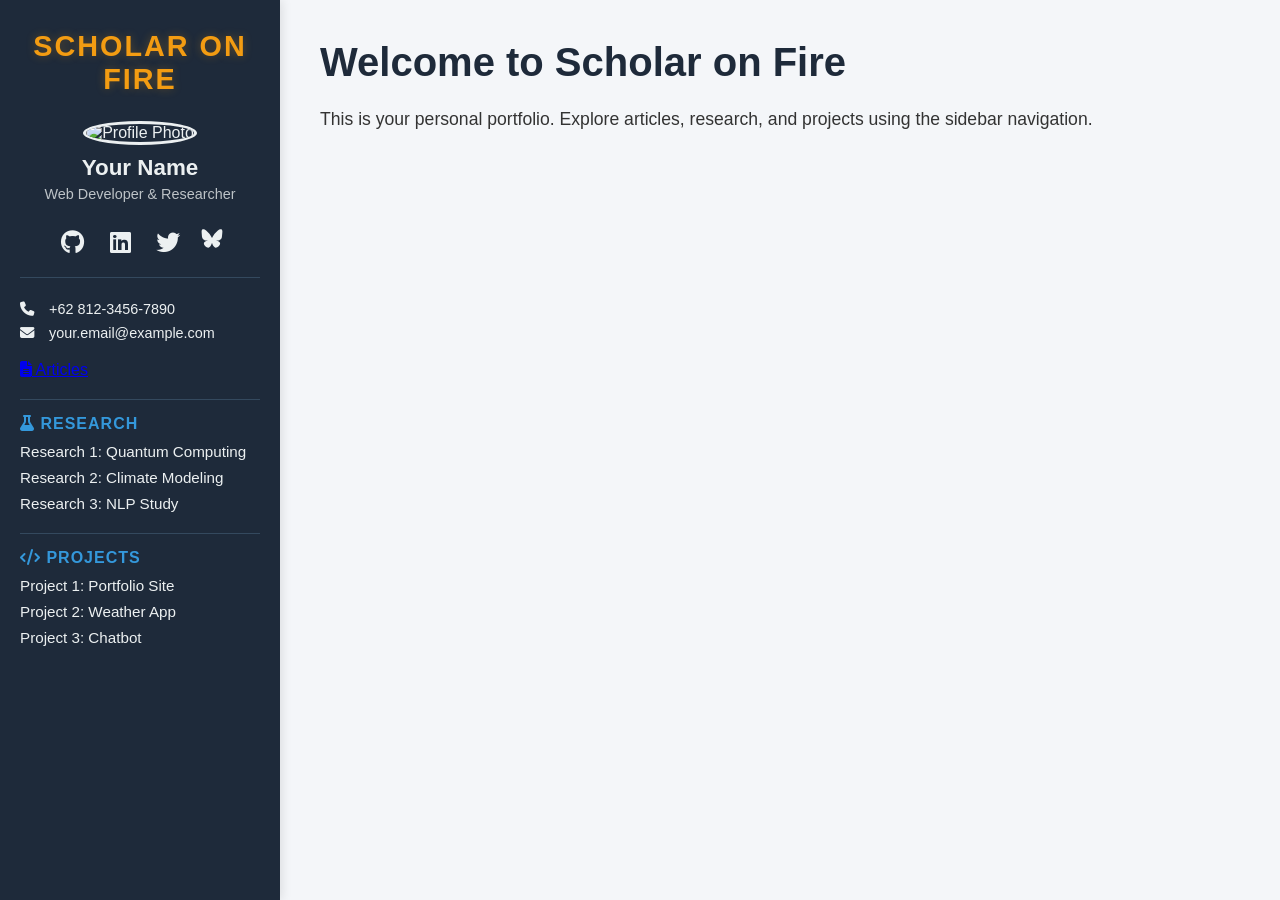
==== index.html @ ae4a3d82 "Update index.html" ====
<!DOCTYPE html>
<html lang="en">
<head>
    <meta charset="UTF-8">
    <meta name="viewport" content="width=device-width, initial-scale=1.0">
    <title>Scholar on Fire</title>
    <link rel="stylesheet" href="styles.css">
    <link rel="stylesheet" href="https://cdnjs.cloudflare.com/ajax/libs/font-awesome/6.5.0/css/all.min.css">
</head>
<body>

    <aside class="sidebar">
        <!-- Site title -->
        <div class="site-title">Scholar on Fire</div>

        <!-- Profile -->
        <div class="profile">
            <img src="https://via.placeholder.com/150" alt="Profile Photo">
            <h2>Your Name</h2>
            <p>Web Developer & Researcher</p>
        </div>

        <!-- Social Links -->
        <div class="social-links">
            <a href="https://github.com/yourusername" target="_blank" aria-label="GitHub"><i class="fab fa-github"></i></a>
            <a href="https://linkedin.com/in/yourprofile" target="_blank" aria-label="LinkedIn"><i class="fab fa-linkedin"></i></a>
            <a href="https://twitter.com/yourhandle" target="_blank" aria-label="X"><i class="fab fa-twitter"></i></a>
            <a href="https://bsky.app/profile/yourhandle.bsky.social" target="_blank" class="bluesky" aria-label="Bluesky"></a>
        </div>

        <!-- Contact -->
        <div class="contact-info">
            <p><i class="fas fa-phone"></i> +62 812-3456-7890</p>
            <p><i class="fas fa-envelope"></i> your.email@example.com</p>
        </div>

        <!-- Clickable Articles heading -->
        <a href="articles.html" class="nav-section-title">
            <i class="fas fa-file-alt"></i> Articles
        </a>

        <!-- Research -->
        <nav class="nav-section">
            <h3><i class="fas fa-flask"></i> Research</h3>
            <ul>
                <li><a href="research/research1.html" target="_blank">Research 1: Quantum Computing</a></li>
                <li><a href="research/research2.html" target="_blank">Research 2: Climate Modeling</a></li>
                <li><a href="research/research3.html" target="_blank">Research 3: NLP Study</a></li>
            </ul>
        </nav>

        <!-- Projects -->
        <nav class="nav-section">
            <h3><i class="fas fa-code"></i> Projects</h3>
            <ul>
                <li><a href="projects/project1.html" target="_blank">Project 1: Portfolio Site</a></li>
                <li><a href="projects/project2.html" target="_blank">Project 2: Weather App</a></li>
                <li><a href="projects/project3.html" target="_blank">Project 3: Chatbot</a></li>
            </ul>
        </nav>
    </aside>

    <!-- Main Content -->
    <main class="main-content">
        <h1>Welcome to Scholar on Fire</h1>
        <p>This is your personal portfolio. Explore articles, research, and projects using the sidebar navigation.</p>
    </main>

</body>
</html>
---- styles.css ----
/* styles.css */
* {
    margin: 0;
    padding: 0;
    box-sizing: border-box;
}

body {
    display: flex;
    font-family: 'Segoe UI', Tahoma, Geneva, Verdana, sans-serif;
    background-color: #f4f6f9;
    color: #333;
}

/* Sidebar */
.sidebar {
    width: 280px;
    background: #1e2a3a;
    color: #ecf0f1;
    height: 100vh;
    position: fixed;
    top: 0;
    left: 0;
    overflow-y: auto;
    padding: 30px 20px;
    box-shadow: 2px 0 10px rgba(0,0,0,0.1);
}

/* Site title - placed above profile */
.site-title {
    text-align: center;
    font-size: 1.8rem;
    font-weight: 700;
    text-transform: uppercase;
    letter-spacing: 2px;
    color: #f39c12;               /* warm gold/orange */
    margin-bottom: 25px;
    text-shadow: 0 0 10px rgba(243, 156, 18, 0.3);
    font-family: 'Trebuchet MS', 'Segoe UI', sans-serif;
}

.profile {
    text-align: center;
    margin-bottom: 25px;
}

.profile img {
    width: 100px;
    height: 100px;
    border-radius: 50%;
    border: 3px solid #ecf0f1;
    margin-bottom: 10px;
}

.profile h2 {
    font-size: 1.4rem;
    margin-bottom: 5px;
}

.profile p {
    font-size: 0.9rem;
    color: #bdc3c7;
}

/* Social links – flexbox aligned */
.social-links {
    display: flex;
    justify-content: center;
    gap: 18px;
    margin: 20px 0;
}

.social-links a {
    color: #ecf0f1;
    text-decoration: none;
    font-size: 1.5rem;
    display: inline-flex;
    align-items: center;
    justify-content: center;
    width: 30px;
    height: 30px;
    transition: color 0.2s;
}

.social-links a:hover {
    color: #3498db;
}

/* Bluesky custom icon */
.social-links .bluesky {
    font-size: 0;
    background: url('data:image/svg+xml,<svg xmlns="http://www.w3.org/2000/svg" viewBox="0 0 600 530"><path fill="%23ecf0f1" d="m135.72 44.03c66.496 49.921 138.02 151.14 164.28 205.46 26.262-54.316 97.782-155.54 164.28-205.46 47.98-36.021 125.72-63.892 125.72 24.795 0 17.712-10.155 148.79-16.111 170.07-20.703 73.984-96.144 92.854-163.25 81.433 117.3 19.964 147.14 86.092 82.697 152.22-122.39 125.59-175.91-31.511-189.63-71.766-2.514-7.3797-3.6904-10.832-3.7077-7.8964-0.017-2.9357-1.1937 0.51669-3.7077 7.8964-13.714 40.255-67.233 197.36-189.63 71.766-64.444-66.128-34.605-132.26 82.697-152.22-67.108 11.421-142.55-7.4491-163.25-81.433-5.9562-21.282-16.111-152.36-16.111-170.07 0-88.687 77.742-60.816 125.72-24.795z"/></svg>') no-repeat center;
    background-size: contain;
    width: 22px;
    height: 22px;
}

.contact-info {
    margin: 20px 0;
    padding-top: 15px;
    border-top: 1px solid #34495e;
}

.contact-info p {
    margin: 8px 0;
    font-size: 0.9rem;
}

.contact-info i {
    width: 20px;
    margin-right: 5px;
}

/* Navigation sections */
.nav-section {
    margin-top: 20px;
    border-top: 1px solid #34495e;
    padding-top: 15px;
}

.nav-section h3 {
    font-size: 1rem;
    text-transform: uppercase;
    letter-spacing: 1px;
    margin-bottom: 10px;
    color: #3498db;
}

.nav-section ul {
    list-style: none;
}

.nav-section ul li {
    margin: 8px 0;
}

.nav-section ul li a {
    color: #ecf0f1;
    text-decoration: none;
    font-size: 0.95rem;
    transition: color 0.2s;
}

.nav-section ul li a:hover {
    color: #3498db;
}

/* Main content */
.main-content {
    margin-left: 280px;
    padding: 40px;
    width: 100%;
    min-height: 100vh;
}

.main-content h1 {
    font-size: 2.5rem;
    margin-bottom: 20px;
    color: #1e2a3a;
}

.main-content p {
    font-size: 1.1rem;
    line-height: 1.6;
}
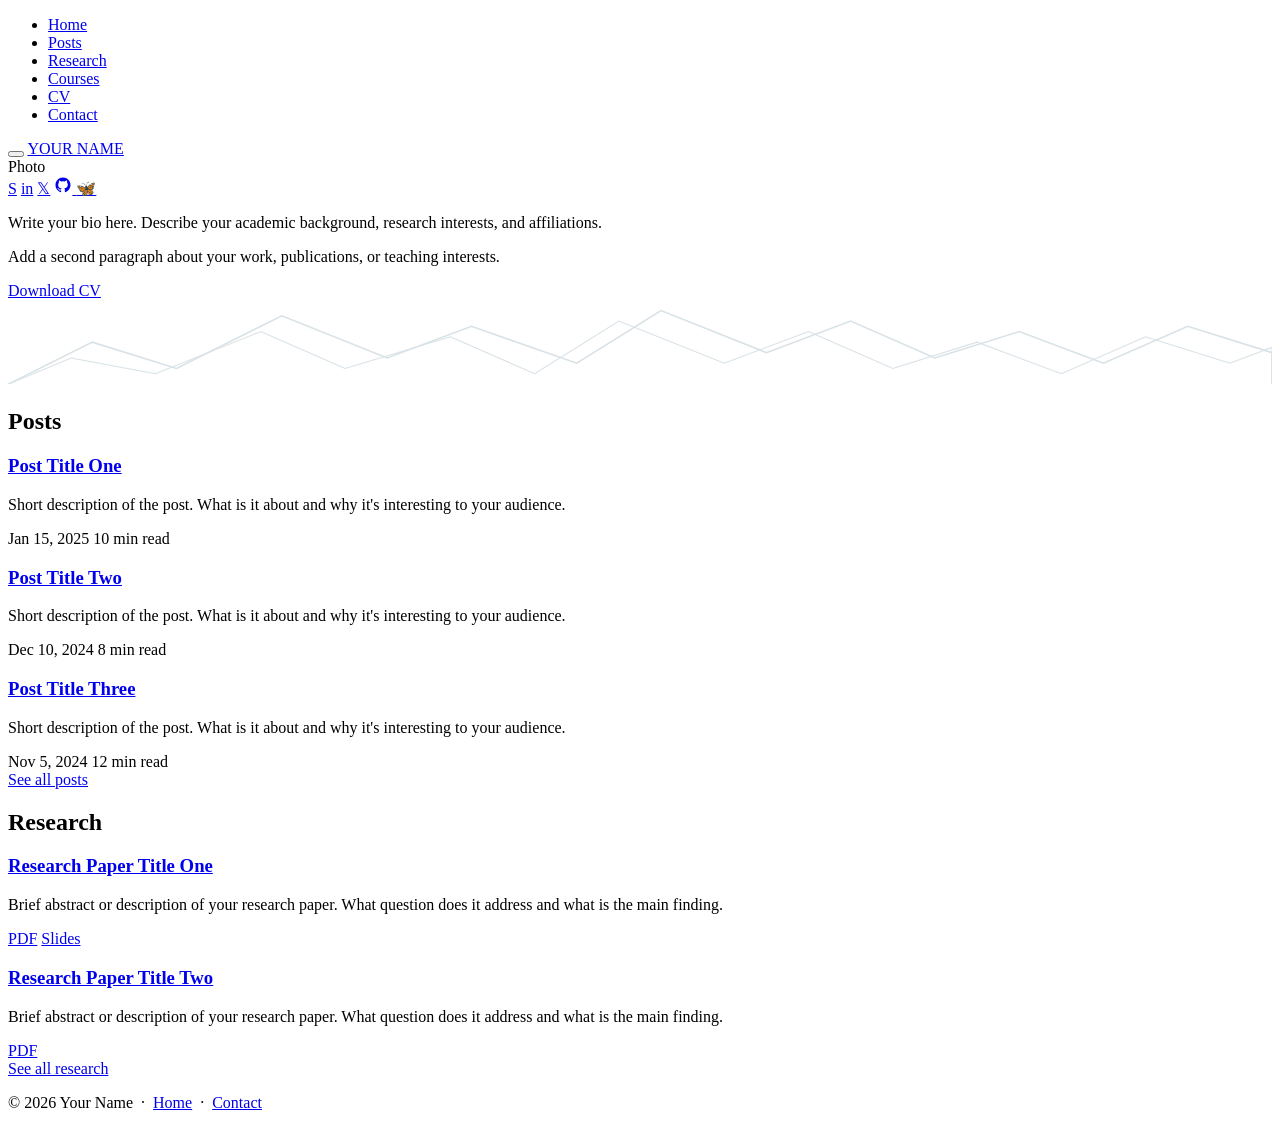
==== commit 1bb6d4c9: "Update index.html" ====
--- a/index.html
+++ b/index.html
@@ -1,70 +1,173 @@
 <!DOCTYPE html>
 <html lang="en">
 <head>
-    <meta charset="UTF-8">
-    <meta name="viewport" content="width=device-width, initial-scale=1.0">
-    <title>Scholar on Fire</title>
-    <link rel="stylesheet" href="styles.css">
-    <link rel="stylesheet" href="https://cdnjs.cloudflare.com/ajax/libs/font-awesome/6.5.0/css/all.min.css">
+  <meta charset="UTF-8">
+  <meta name="viewport" content="width=device-width, initial-scale=1.0">
+  <title>Your Name — Academic Profile</title>
+  <link rel="preconnect" href="https://fonts.googleapis.com">
+  <link href="https://fonts.googleapis.com/css2?family=Source+Sans+Pro:wght@300;400;600;700&display=swap" rel="stylesheet">
+  <link rel="stylesheet" href="style.css">
 </head>
 <body>
 
-    <aside class="sidebar">
-        <!-- Site title -->
-        <div class="site-title">Scholar on Fire</div>
+  <!-- NAV OVERLAY -->
+  <div class="nav-overlay" id="navOverlay" onclick="closeDrawer()"></div>
 
-        <!-- Profile -->
-        <div class="profile">
-            <img src="https://via.placeholder.com/150" alt="Profile Photo">
-            <h2>Your Name</h2>
-            <p>Web Developer & Researcher</p>
+  <!-- SIDE DRAWER -->
+  <nav class="nav-drawer" id="navDrawer">
+    <ul>
+      <li><a href="index.html" onclick="closeDrawer()">Home</a></li>
+      <li><a href="posts.html" onclick="closeDrawer()">Posts</a></li>
+      <li><a href="research.html" onclick="closeDrawer()">Research</a></li>
+      <li><a href="courses.html" onclick="closeDrawer()">Courses</a></li>
+      <li><a href="cv.html" onclick="closeDrawer()">CV</a></li>
+      <li><a href="contact.html" onclick="closeDrawer()">Contact</a></li>
+    </ul>
+  </nav>
+
+  <!-- TOP NAVBAR -->
+  <header class="navbar">
+    <button class="hamburger" id="hamburgerBtn" onclick="toggleDrawer()" aria-label="Menu">
+      <span></span><span></span><span></span>
+    </button>
+    <a href="index.html" class="navbar-brand">YOUR NAME</a>
+  </header>
+
+  <!-- HERO / ABOUT -->
+  <section class="hero">
+    <div class="container">
+
+      <!-- PHOTO: leave blank or add your photo here -->
+      <div class="hero-photo">
+        <!-- To add your photo: replace the text below with:
+             <img src="photo.jpg" alt="Your Name"> -->
+        Photo
+      </div>
+
+      <!-- SOCIAL MEDIA LINKS -->
+      <div class="social-links">
+        <a href="https://substack.com/@yourhandle" target="_blank" rel="noopener" title="Substack">S</a>
+        <a href="https://linkedin.com/in/yourprofile" target="_blank" rel="noopener" title="LinkedIn">in</a>
+        <a href="https://x.com/yourhandle" target="_blank" rel="noopener" title="X / Twitter">𝕏</a>
+        <a href="https://github.com/yourusername" target="_blank" rel="noopener" title="GitHub">
+          <svg width="18" height="18" viewBox="0 0 24 24" fill="currentColor"><path d="M12 2C6.477 2 2 6.484 2 12.021c0 4.428 2.865 8.184 6.839 9.504.5.092.682-.217.682-.482 0-.237-.009-.868-.013-1.703-2.782.605-3.369-1.342-3.369-1.342-.454-1.155-1.11-1.463-1.11-1.463-.908-.62.069-.608.069-.608 1.003.07 1.531 1.03 1.531 1.03.892 1.529 2.341 1.088 2.91.832.092-.647.35-1.088.636-1.338-2.22-.253-4.555-1.113-4.555-4.951 0-1.093.39-1.988 1.029-2.688-.103-.253-.446-1.272.098-2.65 0 0 .84-.27 2.75 1.026A9.564 9.564 0 0 1 12 6.844a9.59 9.59 0 0 1 2.504.337c1.909-1.296 2.747-1.027 2.747-1.027.546 1.379.202 2.398.1 2.651.64.7 1.028 1.595 1.028 2.688 0 3.848-2.339 4.695-4.566 4.943.359.309.678.92.678 1.855 0 1.338-.012 2.419-.012 2.747 0 .268.18.58.688.482C19.138 20.2 22 16.447 22 12.021 22 6.484 17.523 2 12 2z"/></svg>
+        </a>
+        <a href="https://bsky.app/profile/yourhandle" target="_blank" rel="noopener" title="Bluesky">🦋</a>
+      </div>
+
+      <!-- BIO -->
+      <div class="hero-bio">
+        <p>Write your bio here. Describe your academic background, research interests, and affiliations.</p>
+        <p>Add a second paragraph about your work, publications, or teaching interests.</p>
+      </div>
+
+      <a href="cv.html" class="btn-outline">Download CV</a>
+
+    </div>
+
+    <!-- Mountain SVG Divider -->
+    <div class="mountain-divider">
+      <svg viewBox="0 0 1200 80" preserveAspectRatio="none" xmlns="http://www.w3.org/2000/svg" style="width:100%;height:100%;opacity:0.15;">
+        <polyline points="0,80 80,40 160,65 260,15 360,55 440,25 540,60 620,10 720,50 800,20 880,55 960,30 1040,60 1120,25 1200,50 1200,80" fill="none" stroke="#003f5c" stroke-width="1.5"/>
+        <polyline points="0,80 60,55 140,70 240,30 320,65 420,35 500,70 580,20 680,60 760,30 840,65 920,40 1000,70 1080,35 1160,60 1200,45 1200,80" fill="none" stroke="#003f5c" stroke-width="1"/>
+      </svg>
+    </div>
+  </section>
+
+  <!-- POSTS PREVIEW -->
+  <section id="posts" style="background:var(--bg-alt)">
+    <div class="container">
+      <h2 class="section-title">Posts</h2>
+      <div class="card-list">
+
+        <div class="card">
+          <div class="card-body">
+            <h3><a href="posts.html">Post Title One</a></h3>
+            <p>Short description of the post. What is it about and why it's interesting to your audience.</p>
+            <div class="card-meta">
+              <span>Jan 15, 2025</span>
+              <span>10 min read</span>
+            </div>
+          </div>
         </div>
 
-        <!-- Social Links -->
-        <div class="social-links">
-            <a href="https://github.com/yourusername" target="_blank" aria-label="GitHub"><i class="fab fa-github"></i></a>
-            <a href="https://linkedin.com/in/yourprofile" target="_blank" aria-label="LinkedIn"><i class="fab fa-linkedin"></i></a>
-            <a href="https://twitter.com/yourhandle" target="_blank" aria-label="X"><i class="fab fa-twitter"></i></a>
-            <a href="https://bsky.app/profile/yourhandle.bsky.social" target="_blank" class="bluesky" aria-label="Bluesky"></a>
+        <div class="card">
+          <div class="card-body">
+            <h3><a href="posts.html">Post Title Two</a></h3>
+            <p>Short description of the post. What is it about and why it's interesting to your audience.</p>
+            <div class="card-meta">
+              <span>Dec 10, 2024</span>
+              <span>8 min read</span>
+            </div>
+          </div>
         </div>
 
-        <!-- Contact -->
-        <div class="contact-info">
-            <p><i class="fas fa-phone"></i> +62 812-3456-7890</p>
-            <p><i class="fas fa-envelope"></i> your.email@example.com</p>
+        <div class="card">
+          <div class="card-body">
+            <h3><a href="posts.html">Post Title Three</a></h3>
+            <p>Short description of the post. What is it about and why it's interesting to your audience.</p>
+            <div class="card-meta">
+              <span>Nov 5, 2024</span>
+              <span>12 min read</span>
+            </div>
+          </div>
         </div>
 
-        <!-- Clickable Articles heading -->
-        <a href="articles.html" class="nav-section-title">
-            <i class="fas fa-file-alt"></i> Articles
-        </a>
+      </div>
+      <a href="posts.html" class="see-all-link">See all posts</a>
+    </div>
+  </section>
 
-        <!-- Research -->
-        <nav class="nav-section">
-            <h3><i class="fas fa-flask"></i> Research</h3>
-            <ul>
-                <li><a href="research/research1.html" target="_blank">Research 1: Quantum Computing</a></li>
-                <li><a href="research/research2.html" target="_blank">Research 2: Climate Modeling</a></li>
-                <li><a href="research/research3.html" target="_blank">Research 3: NLP Study</a></li>
-            </ul>
-        </nav>
+  <!-- RESEARCH PREVIEW -->
+  <section id="research">
+    <div class="container">
+      <h2 class="section-title">Research</h2>
+      <div class="card-list">
 
-        <!-- Projects -->
-        <nav class="nav-section">
-            <h3><i class="fas fa-code"></i> Projects</h3>
-            <ul>
-                <li><a href="projects/project1.html" target="_blank">Project 1: Portfolio Site</a></li>
-                <li><a href="projects/project2.html" target="_blank">Project 2: Weather App</a></li>
-                <li><a href="projects/project3.html" target="_blank">Project 3: Chatbot</a></li>
-            </ul>
-        </nav>
-    </aside>
+        <div class="card">
+          <div class="card-body">
+            <h3><a href="research.html">Research Paper Title One</a></h3>
+            <p>Brief abstract or description of your research paper. What question does it address and what is the main finding.</p>
+            <div class="tag-links">
+              <a href="#" class="tag-link">PDF</a>
+              <a href="#" class="tag-link">Slides</a>
+            </div>
+          </div>
+        </div>
 
-    <!-- Main Content -->
-    <main class="main-content">
-        <h1>Welcome to Scholar on Fire</h1>
-        <p>This is your personal portfolio. Explore articles, research, and projects using the sidebar navigation.</p>
-    </main>
+        <div class="card">
+          <div class="card-body">
+            <h3><a href="research.html">Research Paper Title Two</a></h3>
+            <p>Brief abstract or description of your research paper. What question does it address and what is the main finding.</p>
+            <div class="tag-links">
+              <a href="#" class="tag-link">PDF</a>
+            </div>
+          </div>
+        </div>
 
+      </div>
+      <a href="research.html" class="see-all-link">See all research</a>
+    </div>
+  </section>
+
+  <!-- FOOTER -->
+  <footer>
+    <p>&copy; <span id="year"></span> Your Name &nbsp;·&nbsp; <a href="index.html">Home</a> &nbsp;·&nbsp; <a href="contact.html">Contact</a></p>
+  </footer>
+
+  <script>
+    document.getElementById('year').textContent = new Date().getFullYear();
+    function toggleDrawer() {
+      document.getElementById('navDrawer').classList.toggle('open');
+      document.getElementById('navOverlay').classList.toggle('open');
+      document.getElementById('hamburgerBtn').classList.toggle('open');
+    }
+    function closeDrawer() {
+      document.getElementById('navDrawer').classList.remove('open');
+      document.getElementById('navOverlay').classList.remove('open');
+      document.getElementById('hamburgerBtn').classList.remove('open');
+    }
+    document.addEventListener('keydown', e => { if(e.key==='Escape') closeDrawer(); });
+  </script>
 </body>
 </html>
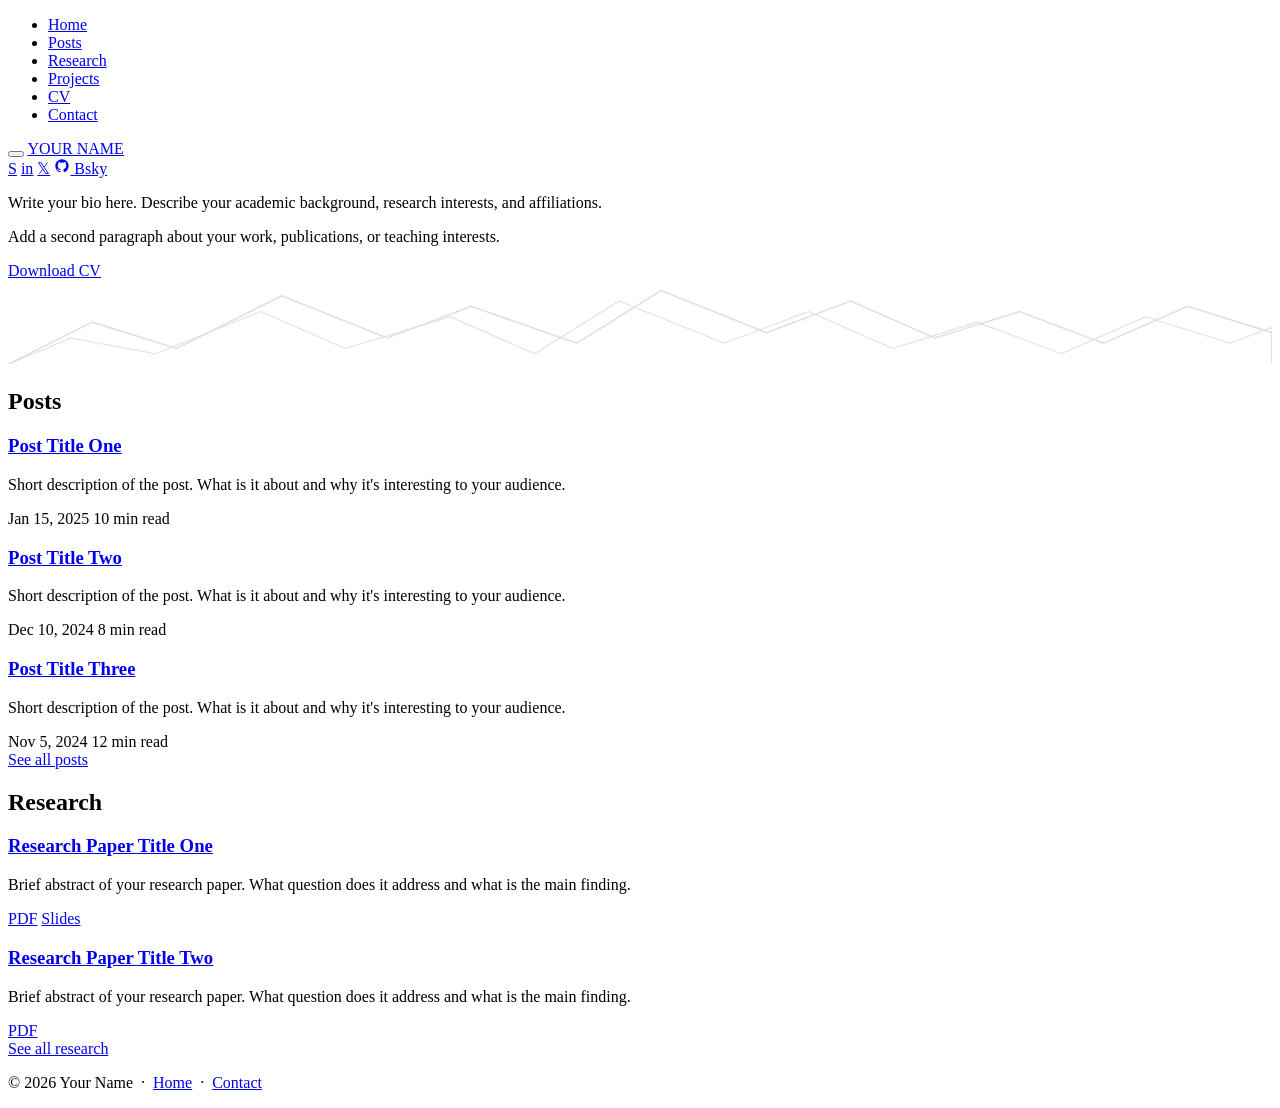
==== commit e7bad62e: "Update index.html" ====
--- a/index.html
+++ b/index.html
@@ -19,7 +19,7 @@
       <li><a href="index.html" onclick="closeDrawer()">Home</a></li>
       <li><a href="posts.html" onclick="closeDrawer()">Posts</a></li>
       <li><a href="research.html" onclick="closeDrawer()">Research</a></li>
-      <li><a href="courses.html" onclick="closeDrawer()">Courses</a></li>
+      <li><a href="projects.html" onclick="closeDrawer()">Projects</a></li>
       <li><a href="cv.html" onclick="closeDrawer()">CV</a></li>
       <li><a href="contact.html" onclick="closeDrawer()">Contact</a></li>
     </ul>
@@ -37,22 +37,22 @@
   <section class="hero">
     <div class="container">
 
-      <!-- PHOTO: leave blank or add your photo here -->
+      <!-- PHOTO: leave blank — add <img src="photo.jpg" alt="Your Name"> inside the div when ready -->
       <div class="hero-photo">
-        <!-- To add your photo: replace the text below with:
-             <img src="photo.jpg" alt="Your Name"> -->
-        Photo
+        <!-- Photo -->
       </div>
 
       <!-- SOCIAL MEDIA LINKS -->
       <div class="social-links">
         <a href="https://substack.com/@yourhandle" target="_blank" rel="noopener" title="Substack">S</a>
         <a href="https://linkedin.com/in/yourprofile" target="_blank" rel="noopener" title="LinkedIn">in</a>
-        <a href="https://x.com/yourhandle" target="_blank" rel="noopener" title="X / Twitter">𝕏</a>
+        <a href="https://x.com/yourhandle" target="_blank" rel="noopener" title="X">&#120143;</a>
         <a href="https://github.com/yourusername" target="_blank" rel="noopener" title="GitHub">
-          <svg width="18" height="18" viewBox="0 0 24 24" fill="currentColor"><path d="M12 2C6.477 2 2 6.484 2 12.021c0 4.428 2.865 8.184 6.839 9.504.5.092.682-.217.682-.482 0-.237-.009-.868-.013-1.703-2.782.605-3.369-1.342-3.369-1.342-.454-1.155-1.11-1.463-1.11-1.463-.908-.62.069-.608.069-.608 1.003.07 1.531 1.03 1.531 1.03.892 1.529 2.341 1.088 2.91.832.092-.647.35-1.088.636-1.338-2.22-.253-4.555-1.113-4.555-4.951 0-1.093.39-1.988 1.029-2.688-.103-.253-.446-1.272.098-2.65 0 0 .84-.27 2.75 1.026A9.564 9.564 0 0 1 12 6.844a9.59 9.59 0 0 1 2.504.337c1.909-1.296 2.747-1.027 2.747-1.027.546 1.379.202 2.398.1 2.651.64.7 1.028 1.595 1.028 2.688 0 3.848-2.339 4.695-4.566 4.943.359.309.678.92.678 1.855 0 1.338-.012 2.419-.012 2.747 0 .268.18.58.688.482C19.138 20.2 22 16.447 22 12.021 22 6.484 17.523 2 12 2z"/></svg>
+          <svg width="16" height="16" viewBox="0 0 24 24" fill="currentColor" aria-hidden="true">
+            <path d="M12 2C6.477 2 2 6.484 2 12.021c0 4.428 2.865 8.184 6.839 9.504.5.092.682-.217.682-.482 0-.237-.009-.868-.013-1.703-2.782.605-3.369-1.342-3.369-1.342-.454-1.155-1.11-1.463-1.11-1.463-.908-.62.069-.608.069-.608 1.003.07 1.531 1.03 1.531 1.03.892 1.529 2.341 1.088 2.91.832.092-.647.35-1.088.636-1.338-2.22-.253-4.555-1.113-4.555-4.951 0-1.093.39-1.988 1.029-2.688-.103-.253-.446-1.272.098-2.65 0 0 .84-.27 2.75 1.026A9.564 9.564 0 0 1 12 6.844a9.59 9.59 0 0 1 2.504.337c1.909-1.296 2.747-1.027 2.747-1.027.546 1.379.202 2.398.1 2.651.64.7 1.028 1.595 1.028 2.688 0 3.848-2.339 4.695-4.566 4.943.359.309.678.92.678 1.855 0 1.338-.012 2.419-.012 2.747 0 .268.18.58.688.482C19.138 20.2 22 16.447 22 12.021 22 6.484 17.523 2 12 2z"/>
+          </svg>
         </a>
-        <a href="https://bsky.app/profile/yourhandle" target="_blank" rel="noopener" title="Bluesky">🦋</a>
+        <a href="https://bsky.app/profile/yourhandle.bsky.social" target="_blank" rel="noopener" title="Bluesky">Bsky</a>
       </div>
 
       <!-- BIO -->
@@ -127,8 +127,8 @@
         <div class="card">
           <div class="card-body">
             <h3><a href="research.html">Research Paper Title One</a></h3>
-            <p>Brief abstract or description of your research paper. What question does it address and what is the main finding.</p>
-            <div class="tag-links">
+            <p>Brief abstract of your research paper. What question does it address and what is the main finding.</p>
+            <div class="tag-links" style="margin-top:0.5rem">
               <a href="#" class="tag-link">PDF</a>
               <a href="#" class="tag-link">Slides</a>
             </div>
@@ -138,8 +138,8 @@
         <div class="card">
           <div class="card-body">
             <h3><a href="research.html">Research Paper Title Two</a></h3>
-            <p>Brief abstract or description of your research paper. What question does it address and what is the main finding.</p>
-            <div class="tag-links">
+            <p>Brief abstract of your research paper. What question does it address and what is the main finding.</p>
+            <div class="tag-links" style="margin-top:0.5rem">
               <a href="#" class="tag-link">PDF</a>
             </div>
           </div>
@@ -152,7 +152,7 @@
 
   <!-- FOOTER -->
   <footer>
-    <p>&copy; <span id="year"></span> Your Name &nbsp;·&nbsp; <a href="index.html">Home</a> &nbsp;·&nbsp; <a href="contact.html">Contact</a></p>
+    <p>&copy; <span id="year"></span> Your Name &nbsp;&middot;&nbsp; <a href="index.html">Home</a> &nbsp;&middot;&nbsp; <a href="contact.html">Contact</a></p>
   </footer>
 
   <script>
@@ -167,7 +167,8 @@
       document.getElementById('navOverlay').classList.remove('open');
       document.getElementById('hamburgerBtn').classList.remove('open');
     }
-    document.addEventListener('keydown', e => { if(e.key==='Escape') closeDrawer(); });
+    document.addEventListener('keydown', function(e) { if(e.key==='Escape') closeDrawer(); });
   </script>
+
 </body>
 </html>
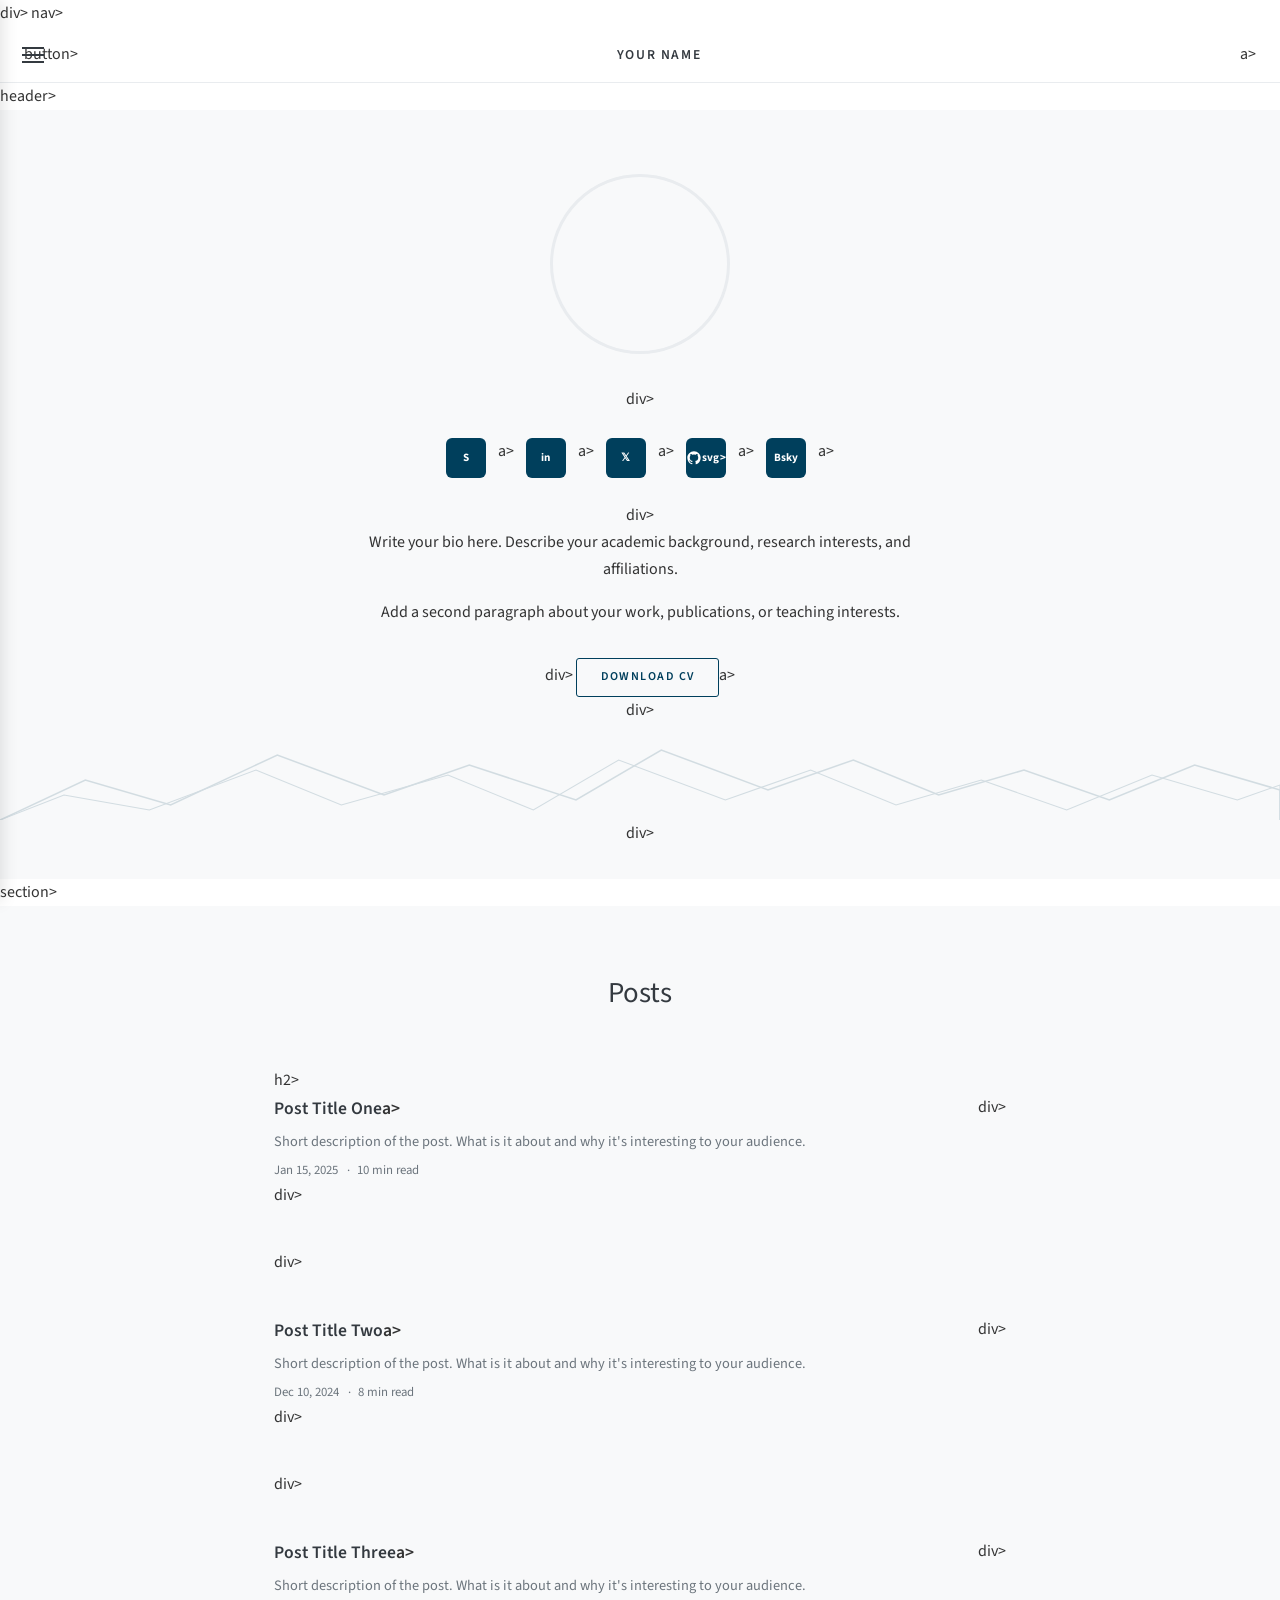
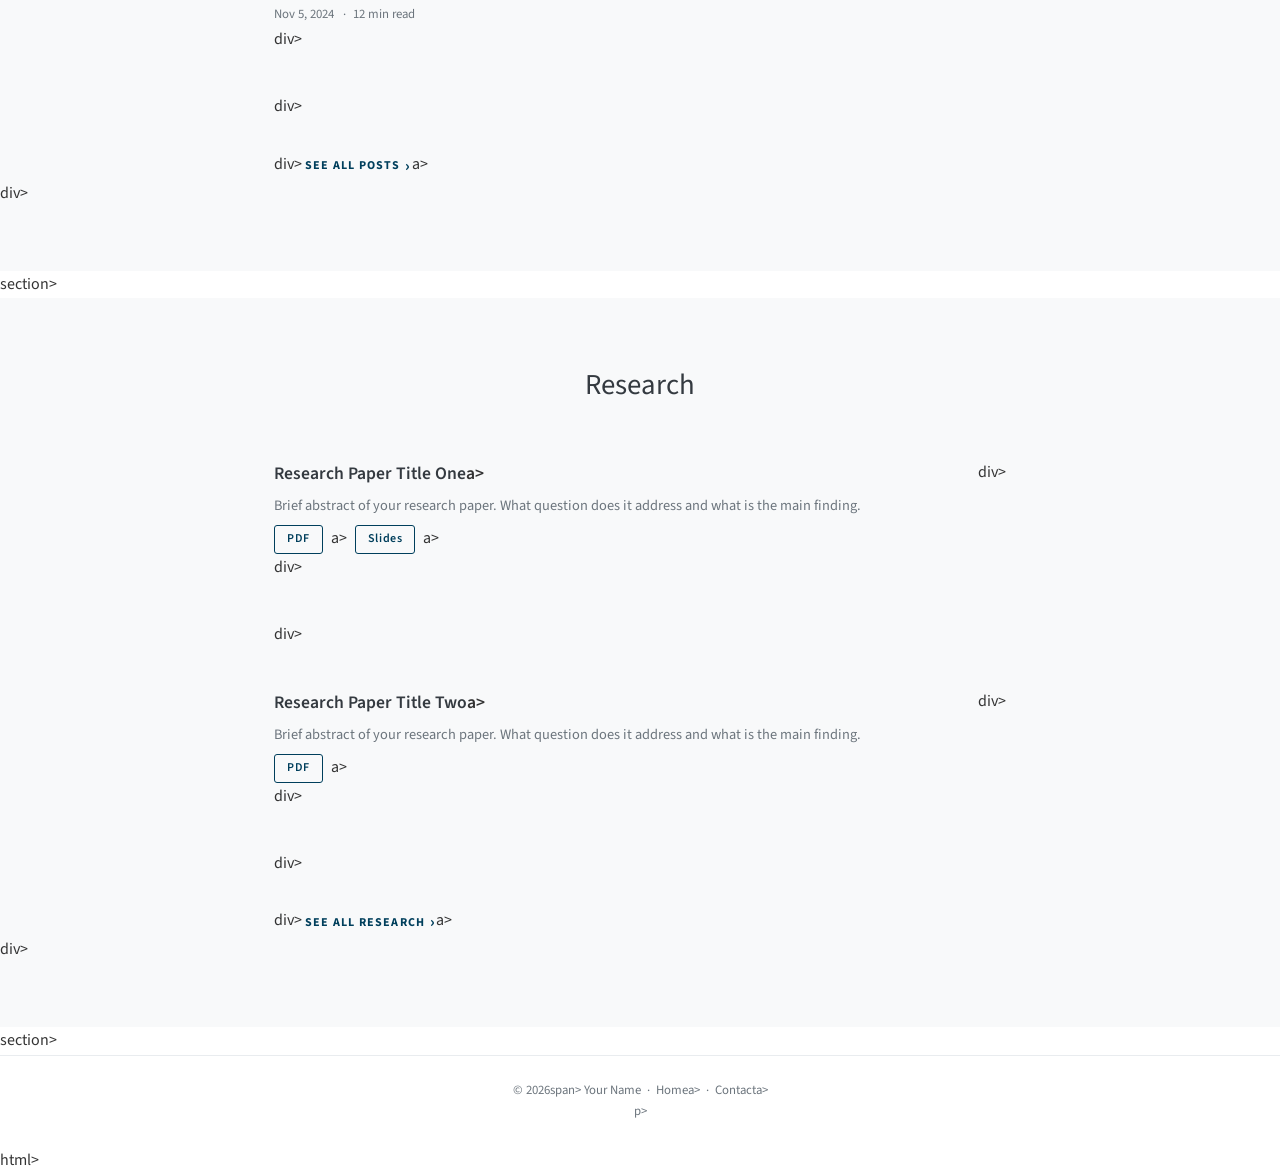
==== commit e7319348: "Fix styles.css link and nav links in index.html" ====
--- a/index.html
+++ b/index.html
@@ -1,174 +1,179 @@
 <!DOCTYPE html>
 <html lang="en">
-<head>
-  <meta charset="UTF-8">
-  <meta name="viewport" content="width=device-width, initial-scale=1.0">
-  <title>Your Name — Academic Profile</title>
-  <link rel="preconnect" href="https://fonts.googleapis.com">
-  <link href="https://fonts.googleapis.com/css2?family=Source+Sans+Pro:wght@300;400;600;700&display=swap" rel="stylesheet">
-  <link rel="stylesheet" href="style.css">
-</head>
+  <head>
+      <meta charset="UTF-8">
+      <meta name="viewport" content="width=device-width, initial-scale=1.0">
+      <title>Your Name — Academic Profile</title>
+    <link rel="preconnect" href="https://fonts.googleapis.com">
+    <link href="https://fonts.googleapis.com/css2?family=Source+Sans+Pro:wght@300;400;600;700&display=swap" rel="stylesheet">
+    <link rel="stylesheet" href="styles.css">
+  </head>
 <body>
 
-  <!-- NAV OVERLAY -->
-  <div class="nav-overlay" id="navOverlay" onclick="closeDrawer()"></div>
+    <!-- NAV OVERLAY -->
+    <div class="nav-overlay" id="navOverlay" onclick="closeDrawer()"></div>div>
 
-  <!-- SIDE DRAWER -->
-  <nav class="nav-drawer" id="navDrawer">
-    <ul>
-      <li><a href="index.html" onclick="closeDrawer()">Home</a></li>
-      <li><a href="posts.html" onclick="closeDrawer()">Posts</a></li>
-      <li><a href="research.html" onclick="closeDrawer()">Research</a></li>
-      <li><a href="projects.html" onclick="closeDrawer()">Projects</a></li>
-      <li><a href="cv.html" onclick="closeDrawer()">CV</a></li>
-      <li><a href="contact.html" onclick="closeDrawer()">Contact</a></li>
-    </ul>
-  </nav>
+    <!-- SIDE DRAWER -->
+    <nav class="nav-drawer" id="navDrawer">
+          <ul>
+                  <li><a href="index.html" onclick="closeDrawer()">Home</a>a></li>
+                <li><a href="posts.html" onclick="closeDrawer()">Posts</a>a></li>
+                <li><a href="research.html" onclick="closeDrawer()">Research</a>a></li>
+                <li><a href="projects.html" onclick="closeDrawer()">Projects</a>a></li>
+                <li><a href="cv.html" onclick="closeDrawer()">CV</a>a></li>
+                <li><a href="contact.html" onclick="closeDrawer()">Contact</a>a></li>
+          </ul>
+    </nav>nav>
 
   <!-- TOP NAVBAR -->
   <header class="navbar">
-    <button class="hamburger" id="hamburgerBtn" onclick="toggleDrawer()" aria-label="Menu">
-      <span></span><span></span><span></span>
-    </button>
-    <a href="index.html" class="navbar-brand">YOUR NAME</a>
-  </header>
+      <button class="hamburger" id="hamburgerBtn" onclick="toggleDrawer()" aria-label="Menu">
+            <span></span><span></span><span></span>
+      </button>button>
+      <a href="index.html" class="navbar-brand">YOUR NAME</a>a>
+  </header>header>
 
   <!-- HERO / ABOUT -->
   <section class="hero">
-    <div class="container">
-
-      <!-- PHOTO: leave blank — add <img src="photo.jpg" alt="Your Name"> inside the div when ready -->
-      <div class="hero-photo">
-        <!-- Photo -->
-      </div>
-
-      <!-- SOCIAL MEDIA LINKS -->
-      <div class="social-links">
-        <a href="https://substack.com/@yourhandle" target="_blank" rel="noopener" title="Substack">S</a>
-        <a href="https://linkedin.com/in/yourprofile" target="_blank" rel="noopener" title="LinkedIn">in</a>
-        <a href="https://x.com/yourhandle" target="_blank" rel="noopener" title="X">&#120143;</a>
-        <a href="https://github.com/yourusername" target="_blank" rel="noopener" title="GitHub">
-          <svg width="16" height="16" viewBox="0 0 24 24" fill="currentColor" aria-hidden="true">
-            <path d="M12 2C6.477 2 2 6.484 2 12.021c0 4.428 2.865 8.184 6.839 9.504.5.092.682-.217.682-.482 0-.237-.009-.868-.013-1.703-2.782.605-3.369-1.342-3.369-1.342-.454-1.155-1.11-1.463-1.11-1.463-.908-.62.069-.608.069-.608 1.003.07 1.531 1.03 1.531 1.03.892 1.529 2.341 1.088 2.91.832.092-.647.35-1.088.636-1.338-2.22-.253-4.555-1.113-4.555-4.951 0-1.093.39-1.988 1.029-2.688-.103-.253-.446-1.272.098-2.65 0 0 .84-.27 2.75 1.026A9.564 9.564 0 0 1 12 6.844a9.59 9.59 0 0 1 2.504.337c1.909-1.296 2.747-1.027 2.747-1.027.546 1.379.202 2.398.1 2.651.64.7 1.028 1.595 1.028 2.688 0 3.848-2.339 4.695-4.566 4.943.359.309.678.92.678 1.855 0 1.338-.012 2.419-.012 2.747 0 .268.18.58.688.482C19.138 20.2 22 16.447 22 12.021 22 6.484 17.523 2 12 2z"/>
-          </svg>
-        </a>
-        <a href="https://bsky.app/profile/yourhandle.bsky.social" target="_blank" rel="noopener" title="Bluesky">Bsky</a>
-      </div>
-
-      <!-- BIO -->
-      <div class="hero-bio">
-        <p>Write your bio here. Describe your academic background, research interests, and affiliations.</p>
-        <p>Add a second paragraph about your work, publications, or teaching interests.</p>
-      </div>
-
-      <a href="cv.html" class="btn-outline">Download CV</a>
-
-    </div>
-
-    <!-- Mountain SVG Divider -->
-    <div class="mountain-divider">
-      <svg viewBox="0 0 1200 80" preserveAspectRatio="none" xmlns="http://www.w3.org/2000/svg" style="width:100%;height:100%;opacity:0.15;">
-        <polyline points="0,80 80,40 160,65 260,15 360,55 440,25 540,60 620,10 720,50 800,20 880,55 960,30 1040,60 1120,25 1200,50 1200,80" fill="none" stroke="#003f5c" stroke-width="1.5"/>
-        <polyline points="0,80 60,55 140,70 240,30 320,65 420,35 500,70 580,20 680,60 760,30 840,65 920,40 1000,70 1080,35 1160,60 1200,45 1200,80" fill="none" stroke="#003f5c" stroke-width="1"/>
-      </svg>
-    </div>
-  </section>
+      <div class="container">
+      
+            <!-- PHOTO: add your photo file to the repo and update src below -->
+            <div class="hero-photo">
+                    <!-- <img src="photo.jpg" alt="Your Name"> -->
+            </div>div>
+      
+            <!-- SOCIAL MEDIA LINKS -->
+            <div class="social-links">
+                    <a href="https://substack.com/@yourhandle" target="_blank" rel="noopener" title="Substack">S</a>a>
+                    <a href="https://linkedin.com/in/yourprofile" target="_blank" rel="noopener" title="LinkedIn">in</a>a>
+                    <a href="https://x.com/yourhandle" target="_blank" rel="noopener" title="X">&#120143;</a>a>
+                    <a href="https://github.com/yourusername" target="_blank" rel="noopener" title="GitHub">
+                              <svg width="16" height="16" viewBox="0 0 24 24" fill="currentColor" aria-hidden="true">
+                                          <path d="M12 2C6.477 2 2 6.484 2 12.021c0 4.428 2.865 8.184 6.839 9.504.5.092.682-.217.682-.482 0-.237-.009-.868-.013-1.703-2.782.605-3.369-1.342-3.369-1.342-.454-1.155-1.11-1.463-1.11-1.463-.908-.62.069-.608.069-.608 1.003.07 1.531 1.03 1.531 1.03.892 1.529 2.341 1.088 2.91.832.092-.647.35-1.088.636-1.338-2.22-.253-4.555-1.113-4.555-4.951 0-1.093.39-1.988 1.029-2.688-.103-.253-.446-1.272.098-2.65 0 0 .84-.27 2.75 1.026A9.564 9.564 0 0 1 12 6.844a9.59 9.59 0 0 1 2.504.337c1.909-1.296 2.747-1.027 2.747-1.027.546 1.379.202 2.398.1 2.651.64.7 1.028 1.595 1.028 2.688 0 3.848-2.339 4.695-4.566 4.943.359.309.678.92.678 1.855 0 1.338-.012 2.419-.012 2.747 0 .268.18.58.688.482C19.138 20.2 22 16.447 22 12.021 22 6.484 17.523 2 12 2z"/>
+                              </svg>svg>
+                    </a>a>
+                    <a href="https://bsky.app/profile/yourhandle.bsky.social" target="_blank" rel="noopener" title="Bluesky">Bsky</a>a>
+            </div>div>
+      
+            <!-- BIO -->
+            <div class="hero-bio">
+                    <p>Write your bio here. Describe your academic background, research interests, and affiliations.</p>
+                    <p>Add a second paragraph about your work, publications, or teaching interests.</p>
+            </div>div>
+      
+            <a href="cv.html" class="btn-outline">Download CV</a>a>
+      
+      </div>div>
+  
+      <!-- Mountain SVG Divider -->
+      <div class="mountain-divider">
+            <svg viewBox="0 0 1200 80" preserveAspectRatio="none" xmlns="http://www.w3.org/2000/svg" style="width:100%;height:100%;opacity:0.15;">
+                    <polyline points="0,80 80,40 160,65 260,15 360,55 440,25 540,60 620,10 720,50 800,20 880,55 960,30 1040,60 1120,25 1200,50 1200,80" fill="none" stroke="#003f5c" stroke-width="1.5"/>
+                    <polyline points="0,80 60,55 140,70 240,30 320,65 420,35 500,70 580,20 680,60 760,30 840,65 920,40 1000,70 1080,35 1160,60 1200,45 1200,80" fill="none" stroke="#003f5c" stroke-width="1"/>
+            </svg>svg>
+      </div>div>
+  </section>section>
 
   <!-- POSTS PREVIEW -->
   <section id="posts" style="background:var(--bg-alt)">
-    <div class="container">
-      <h2 class="section-title">Posts</h2>
-      <div class="card-list">
-
-        <div class="card">
-          <div class="card-body">
-            <h3><a href="posts.html">Post Title One</a></h3>
-            <p>Short description of the post. What is it about and why it's interesting to your audience.</p>
-            <div class="card-meta">
-              <span>Jan 15, 2025</span>
-              <span>10 min read</span>
-            </div>
-          </div>
-        </div>
-
-        <div class="card">
-          <div class="card-body">
-            <h3><a href="posts.html">Post Title Two</a></h3>
-            <p>Short description of the post. What is it about and why it's interesting to your audience.</p>
-            <div class="card-meta">
-              <span>Dec 10, 2024</span>
-              <span>8 min read</span>
-            </div>
-          </div>
-        </div>
-
-        <div class="card">
-          <div class="card-body">
-            <h3><a href="posts.html">Post Title Three</a></h3>
-            <p>Short description of the post. What is it about and why it's interesting to your audience.</p>
-            <div class="card-meta">
-              <span>Nov 5, 2024</span>
-              <span>12 min read</span>
-            </div>
-          </div>
-        </div>
-
-      </div>
-      <a href="posts.html" class="see-all-link">See all posts</a>
-    </div>
-  </section>
+      <div class="container">
+            <h2 class="section-title">Posts</h2>h2>
+            <div class="card-list">
+            
+                    <div class="card">
+                              <div class="card-body">
+                                          <h3><a href="posts.html">Post Title One</a>a></h3>
+                                          <p>Short description of the post. What is it about and why it's interesting to your audience.</p>
+                                          <div class="card-meta">
+                                                        <span>Jan 15, 2025</span>
+                                                        <span>10 min read</span>
+                                          </div>div>
+                              </div>div>
+                    </div>div>
+            
+                    <div class="card">
+                              <div class="card-body">
+                                          <h3><a href="posts.html">Post Title Two</a>a></h3>
+                                          <p>Short description of the post. What is it about and why it's interesting to your audience.</p>
+                                          <div class="card-meta">
+                                                        <span>Dec 10, 2024</span>
+                                                        <span>8 min read</span>
+                                          </div>div>
+                              </div>div>
+                    </div>div>
+            
+                    <div class="card">
+                              <div class="card-body">
+                                          <h3><a href="posts.html">Post Title Three</a>a></h3>
+                                          <p>Short description of the post. What is it about and why it's interesting to your audience.</p>
+                                          <div class="card-meta">
+                                                        <span>Nov 5, 2024</span>
+                                                        <span>12 min read</span>
+                                          </div>div>
+                              </div>div>
+                    </div>div>
+            
+            </div>div>
+            <a href="posts.html" class="see-all-link">See all posts</a>a>
+      </div>div>
+  </section>section>
 
   <!-- RESEARCH PREVIEW -->
   <section id="research">
-    <div class="container">
-      <h2 class="section-title">Research</h2>
-      <div class="card-list">
-
-        <div class="card">
-          <div class="card-body">
-            <h3><a href="research.html">Research Paper Title One</a></h3>
-            <p>Brief abstract of your research paper. What question does it address and what is the main finding.</p>
-            <div class="tag-links" style="margin-top:0.5rem">
-              <a href="#" class="tag-link">PDF</a>
-              <a href="#" class="tag-link">Slides</a>
-            </div>
-          </div>
-        </div>
-
-        <div class="card">
-          <div class="card-body">
-            <h3><a href="research.html">Research Paper Title Two</a></h3>
-            <p>Brief abstract of your research paper. What question does it address and what is the main finding.</p>
-            <div class="tag-links" style="margin-top:0.5rem">
-              <a href="#" class="tag-link">PDF</a>
-            </div>
-          </div>
-        </div>
-
-      </div>
-      <a href="research.html" class="see-all-link">See all research</a>
-    </div>
-  </section>
+      <div class="container">
+            <h2 class="section-title">Research</h2>
+            <div class="card-list">
+            
+                    <div class="card">
+                              <div class="card-body">
+                                          <h3><a href="research.html">Research Paper Title One</a>a></h3>
+                                          <p>Brief abstract of your research paper. What question does it address and what is the main finding.</p>
+                                          <div class="tag-links" style="margin-top:0.5rem">
+                                                        <a href="#" class="tag-link">PDF</a>a>
+                                                        <a href="#" class="tag-link">Slides</a>a>
+                                          </div>div>
+                              </div>div>
+                    </div>div>
+            
+                    <div class="card">
+                              <div class="card-body">
+                                          <h3><a href="research.html">Research Paper Title Two</a>a></h3>
+                                          <p>Brief abstract of your research paper. What question does it address and what is the main finding.</p>
+                                          <div class="tag-links" style="margin-top:0.5rem">
+                                                        <a href="#" class="tag-link">PDF</a>a>
+                                          </div>div>
+                              </div>div>
+                    </div>div>
+            
+            </div>div>
+            <a href="research.html" class="see-all-link">See all research</a>a>
+      </div>div>
+  </section>section>
 
   <!-- FOOTER -->
   <footer>
-    <p>&copy; <span id="year"></span> Your Name &nbsp;&middot;&nbsp; <a href="index.html">Home</a> &nbsp;&middot;&nbsp; <a href="contact.html">Contact</a></p>
+        <p>&copy; <span id="year"></span>span> Your Name &nbsp;&middot;&nbsp; <a href="index.html">Home</a>a> &nbsp;&middot;&nbsp; <a href="contact.html">Contact</a>a></p>p>
   </footer>
 
-  <script>
-    document.getElementById('year').textContent = new Date().getFullYear();
-    function toggleDrawer() {
-      document.getElementById('navDrawer').classList.toggle('open');
-      document.getElementById('navOverlay').classList.toggle('open');
-      document.getElementById('hamburgerBtn').classList.toggle('open');
-    }
-    function closeDrawer() {
-      document.getElementById('navDrawer').classList.remove('open');
-      document.getElementById('navOverlay').classList.remove('open');
-      document.getElementById('hamburgerBtn').classList.remove('open');
-    }
-    document.addEventListener('keydown', function(e) { if(e.key==='Escape') closeDrawer(); });
-  </script>
+    <script>
+          document.getElementById('year').textContent = new Date().getFullYear();
+          function toggleDrawer() {
+                  document.getElementById('navDrawer').classList.toggle('open');
+                  document.getElementById('navOverlay').classList.toggle('open');
+                  document.getElementById('hamburgerBtn').classList.toggle('open');
+          }
+          function closeDrawer() {
+                  document.getElementById('navDrawer').classList.remove('open');
+                  document.getElementById('navOverlay').classList.remove('open');
+                  document.getElementById('hamburgerBtn').classList.remove('open');
+          }
+          document.addEventListener('keydown', function(e) { if(e.key==='Escape') closeDrawer(); });
+    </script>
 
 </body>
-</html>
+</html>html>
+    </script>
+  </footer></p></p></h3></h3></p></p></span></span></li></li>
+          </ul>
+</body></title>
+  </head>
--- a/styles.css
+++ b/styles.css
@@ -0,0 +1,384 @@
+/* ===== RESET & BASE ===== */
+*, *::before, *::after { box-sizing: border-box; margin: 0; padding: 0; }
+
+:root {
+  --primary: #003f5c;
+  --dark: #343a40;
+  --text: rgba(0,0,0,0.8);
+  --text-muted: #6c757d;
+  --bg-alt: #f8f9fa;
+  --border: #e9ecef;
+  --max-width: 780px;
+  --font: 'Source Sans Pro', sans-serif;
+}
+
+html { scroll-behavior: smooth; }
+
+body {
+  font-family: var(--font);
+  color: var(--text);
+  background: #fff;
+  font-size: 1rem;
+  line-height: 1.7;
+}
+
+a { color: var(--primary); text-decoration: none; }
+a:hover { text-decoration: underline; }
+
+img { max-width: 100%; display: block; }
+
+/* ===== NAVBAR ===== */
+.navbar {
+  position: sticky;
+  top: 0;
+  z-index: 1000;
+  background: #fff;
+  border-bottom: 1px solid var(--border);
+  display: flex;
+  align-items: center;
+  justify-content: center;
+  padding: 0 1.5rem;
+  height: 56px;
+}
+
+.navbar-brand {
+  font-size: 0.85rem;
+  font-weight: 600;
+  letter-spacing: 0.12em;
+  text-transform: uppercase;
+  color: var(--dark);
+  text-align: center;
+  flex: 1;
+}
+
+.navbar-brand:hover { text-decoration: none; color: var(--dark); }
+
+/* Hamburger button */
+.hamburger {
+  background: none;
+  border: none;
+  cursor: pointer;
+  padding: 6px;
+  display: flex;
+  flex-direction: column;
+  gap: 5px;
+  position: absolute;
+  left: 1rem;
+}
+
+.hamburger span {
+  display: block;
+  width: 22px;
+  height: 2px;
+  background: var(--dark);
+  transition: all 0.3s;
+}
+
+.hamburger.open span:nth-child(1) { transform: translateY(7px) rotate(45deg); }
+.hamburger.open span:nth-child(2) { opacity: 0; }
+.hamburger.open span:nth-child(3) { transform: translateY(-7px) rotate(-45deg); }
+
+/* Slide-in drawer */
+.nav-drawer {
+  position: fixed;
+  top: 0; left: 0;
+  width: 260px;
+  height: 100vh;
+  background: #fff;
+  box-shadow: 2px 0 16px rgba(0,0,0,0.12);
+  z-index: 2000;
+  transform: translateX(-100%);
+  transition: transform 0.3s ease;
+  padding-top: 70px;
+}
+
+.nav-drawer.open { transform: translateX(0); }
+
+.nav-overlay {
+  display: none;
+  position: fixed;
+  inset: 0;
+  background: rgba(0,0,0,0.3);
+  z-index: 1999;
+}
+
+.nav-overlay.open { display: block; }
+
+.nav-drawer ul { list-style: none; padding: 0 1.5rem; }
+.nav-drawer ul li a {
+  display: block;
+  padding: 0.75rem 0;
+  font-size: 0.9rem;
+  letter-spacing: 0.08em;
+  text-transform: uppercase;
+  color: var(--dark);
+  border-bottom: 1px solid var(--border);
+  font-weight: 600;
+}
+.nav-drawer ul li a:hover { color: var(--primary); text-decoration: none; }
+.nav-drawer ul li:last-child a { border-bottom: none; }
+
+/* ===== PAGE SECTIONS ===== */
+.container { max-width: var(--max-width); margin: 0 auto; padding: 0 1.5rem; }
+
+section { padding: 4rem 0; }
+section:nth-child(even) { background: var(--bg-alt); }
+
+.section-title {
+  font-size: 1.8rem;
+  font-weight: 400;
+  text-align: center;
+  margin-bottom: 3rem;
+  color: var(--dark);
+}
+
+/* ===== HERO / ABOUT ===== */
+.hero {
+  text-align: center;
+  padding: 4rem 0 2rem;
+}
+
+.hero-photo {
+  width: 180px;
+  height: 180px;
+  border-radius: 50%;
+  margin: 0 auto 2rem;
+  background: var(--bg-alt);
+  border: 3px solid var(--border);
+  overflow: hidden;
+  display: flex;
+  align-items: center;
+  justify-content: center;
+  color: var(--text-muted);
+  font-size: 0.85rem;
+}
+
+.hero-photo img { width: 100%; height: 100%; object-fit: cover; }
+
+.social-links {
+  display: flex;
+  justify-content: center;
+  gap: 0.75rem;
+  margin: 1.5rem 0;
+  flex-wrap: wrap;
+}
+
+.social-links a {
+  display: inline-flex;
+  align-items: center;
+  justify-content: center;
+  width: 40px;
+  height: 40px;
+  background: var(--primary);
+  color: #fff;
+  border-radius: 6px;
+  font-size: 0.7rem;
+  font-weight: 700;
+  letter-spacing: 0.02em;
+  transition: background 0.2s, transform 0.2s;
+  text-decoration: none;
+}
+
+.social-links a:hover { background: var(--dark); transform: translateY(-2px); text-decoration: none; }
+
+.hero-bio { max-width: 600px; margin: 0 auto 2rem; font-size: 1rem; }
+.hero-bio p { margin-bottom: 1rem; }
+
+.btn-outline {
+  display: inline-block;
+  padding: 0.5rem 1.5rem;
+  border: 1.5px solid var(--primary);
+  color: var(--primary);
+  font-size: 0.75rem;
+  letter-spacing: 0.12em;
+  text-transform: uppercase;
+  font-weight: 600;
+  border-radius: 3px;
+  transition: background 0.2s, color 0.2s;
+}
+
+.btn-outline:hover { background: var(--primary); color: #fff; text-decoration: none; }
+
+/* Mountain SVG divider */
+.mountain-divider {
+  width: 100%;
+  height: 80px;
+  overflow: hidden;
+  margin-top: 1rem;
+}
+
+/* ===== POST / RESEARCH CARDS ===== */
+.card-list { display: flex; flex-direction: column; gap: 2.5rem; }
+
+.card {
+  display: grid;
+  grid-template-columns: 1fr auto;
+  gap: 1.5rem;
+  align-items: start;
+}
+
+.card-img-wrap {
+  width: 120px;
+  flex-shrink: 0;
+}
+
+.card-img-wrap img {
+  width: 120px;
+  height: 90px;
+  object-fit: cover;
+  border-radius: 50%;
+  border: 2px solid var(--border);
+}
+
+.card-body h3 { font-size: 1.1rem; font-weight: 600; margin-bottom: 0.4rem; }
+.card-body h3 a { color: var(--dark); }
+.card-body h3 a:hover { color: var(--primary); text-decoration: none; }
+.card-body p { font-size: 0.9rem; color: var(--text-muted); margin-bottom: 0.5rem; line-height: 1.5; }
+.card-meta { font-size: 0.8rem; color: var(--text-muted); }
+.card-meta span::before { content: "·"; margin: 0 0.4rem; }
+.card-meta span:first-child::before { content: ""; margin: 0; }
+
+.see-all-link {
+  display: inline-flex;
+  align-items: center;
+  gap: 0.3rem;
+  font-size: 0.75rem;
+  font-weight: 700;
+  letter-spacing: 0.1em;
+  text-transform: uppercase;
+  color: var(--primary);
+  margin-top: 2rem;
+}
+
+.see-all-link::after { content: "›"; font-size: 1rem; }
+
+/* ===== RESEARCH / PROJECT CARDS ===== */
+.research-card {
+  display: grid;
+  grid-template-columns: auto 1fr;
+  gap: 1.5rem;
+  align-items: start;
+  padding-bottom: 2rem;
+  border-bottom: 1px solid var(--border);
+  margin-bottom: 2rem;
+}
+
+.research-card:last-child { border-bottom: none; }
+
+.research-card-img {
+  width: 140px;
+  height: 100px;
+  object-fit: cover;
+  border-radius: 4px;
+  background: var(--bg-alt);
+}
+
+.research-card-body h3 { font-size: 1.05rem; font-weight: 700; margin-bottom: 0.5rem; color: var(--dark); }
+.research-card-body h3 a { color: var(--dark); }
+.research-card-body h3 a:hover { color: var(--primary); text-decoration: none; }
+.research-card-body p { font-size: 0.9rem; margin-bottom: 0.75rem; }
+.tag-links { display: flex; gap: 0.5rem; flex-wrap: wrap; }
+.tag-link {
+  display: inline-block;
+  padding: 0.2rem 0.75rem;
+  border: 1px solid var(--primary);
+  color: var(--primary);
+  border-radius: 3px;
+  font-size: 0.75rem;
+  font-weight: 600;
+  letter-spacing: 0.05em;
+  transition: background 0.15s, color 0.15s;
+}
+.tag-link:hover { background: var(--primary); color: #fff; text-decoration: none; }
+
+/* ===== COURSES PAGE ===== */
+.course-card {
+  background: #fff;
+  border: 1px solid var(--border);
+  border-radius: 6px;
+  padding: 1.5rem;
+  margin-bottom: 1.5rem;
+  transition: box-shadow 0.2s;
+}
+.course-card:hover { box-shadow: 0 4px 16px rgba(0,0,0,0.08); }
+.course-card h3 { font-size: 1.05rem; font-weight: 700; margin-bottom: 0.4rem; }
+.course-card h3 a { color: var(--dark); }
+.course-card h3 a:hover { color: var(--primary); text-decoration: none; }
+.course-card p { font-size: 0.9rem; color: var(--text-muted); }
+
+/* ===== CV PAGE ===== */
+.cv-section { margin-bottom: 2.5rem; }
+.cv-section h2 { font-size: 1.1rem; font-weight: 700; letter-spacing: 0.08em; text-transform: uppercase; border-bottom: 2px solid var(--primary); padding-bottom: 0.4rem; margin-bottom: 1.2rem; color: var(--primary); }
+.cv-entry { margin-bottom: 1.2rem; }
+.cv-entry-header { display: flex; justify-content: space-between; align-items: baseline; flex-wrap: wrap; gap: 0.5rem; }
+.cv-entry-title { font-weight: 700; font-size: 0.95rem; }
+.cv-entry-date { font-size: 0.85rem; color: var(--text-muted); white-space: nowrap; }
+.cv-entry-sub { font-size: 0.9rem; color: var(--text-muted); margin-top: 0.15rem; }
+
+/* ===== CONTACT PAGE ===== */
+.contact-wrapper { max-width: 520px; margin: 0 auto; }
+.contact-info { margin-bottom: 2rem; }
+.contact-info p { display: flex; align-items: center; gap: 0.75rem; margin-bottom: 0.75rem; font-size: 0.95rem; }
+.contact-info svg { flex-shrink: 0; color: var(--primary); }
+
+.contact-form .form-group { margin-bottom: 1.2rem; }
+.contact-form label { display: block; font-size: 0.85rem; font-weight: 600; margin-bottom: 0.35rem; color: var(--dark); }
+.contact-form input,
+.contact-form textarea {
+  width: 100%;
+  border: 1px solid var(--border);
+  border-radius: 3px;
+  padding: 0.6rem 0.9rem;
+  font-family: var(--font);
+  font-size: 0.95rem;
+  transition: border-color 0.2s;
+}
+.contact-form input:focus,
+.contact-form textarea:focus { outline: none; border-color: var(--primary); }
+.contact-form textarea { min-height: 130px; resize: vertical; }
+.contact-form button {
+  padding: 0.6rem 2rem;
+  background: var(--primary);
+  color: #fff;
+  border: none;
+  border-radius: 3px;
+  font-family: var(--font);
+  font-size: 0.85rem;
+  font-weight: 700;
+  letter-spacing: 0.1em;
+  text-transform: uppercase;
+  cursor: pointer;
+  transition: background 0.2s;
+}
+.contact-form button:hover { background: var(--dark); }
+
+/* ===== PAGE HEADER (sub-pages) ===== */
+.page-header { padding: 3rem 0 2rem; text-align: center; }
+.page-header h1 { font-size: 2rem; font-weight: 300; letter-spacing: 0.05em; color: var(--dark); }
+
+/* ===== FOOTER ===== */
+footer {
+  text-align: center;
+  padding: 1.5rem;
+  font-size: 0.8rem;
+  color: var(--text-muted);
+  border-top: 1px solid var(--border);
+}
+footer a { color: var(--text-muted); }
+footer a:hover { color: var(--primary); }
+
+/* ===== RESPONSIVE ===== */
+@media (max-width: 600px) {
+  .card { grid-template-columns: 1fr; }
+  .card-img-wrap { display: none; }
+  .research-card { grid-template-columns: 1fr; }
+  .research-card-img { display: none; }
+  .section-title { font-size: 1.5rem; }
+  .hero-photo { width: 140px; height: 140px; }
+  .cv-entry-header { flex-direction: column; }
+}
+
+@media (max-width: 400px) {
+  .container { padding: 0 1rem; }
+  section { padding: 2.5rem 0; }
+}
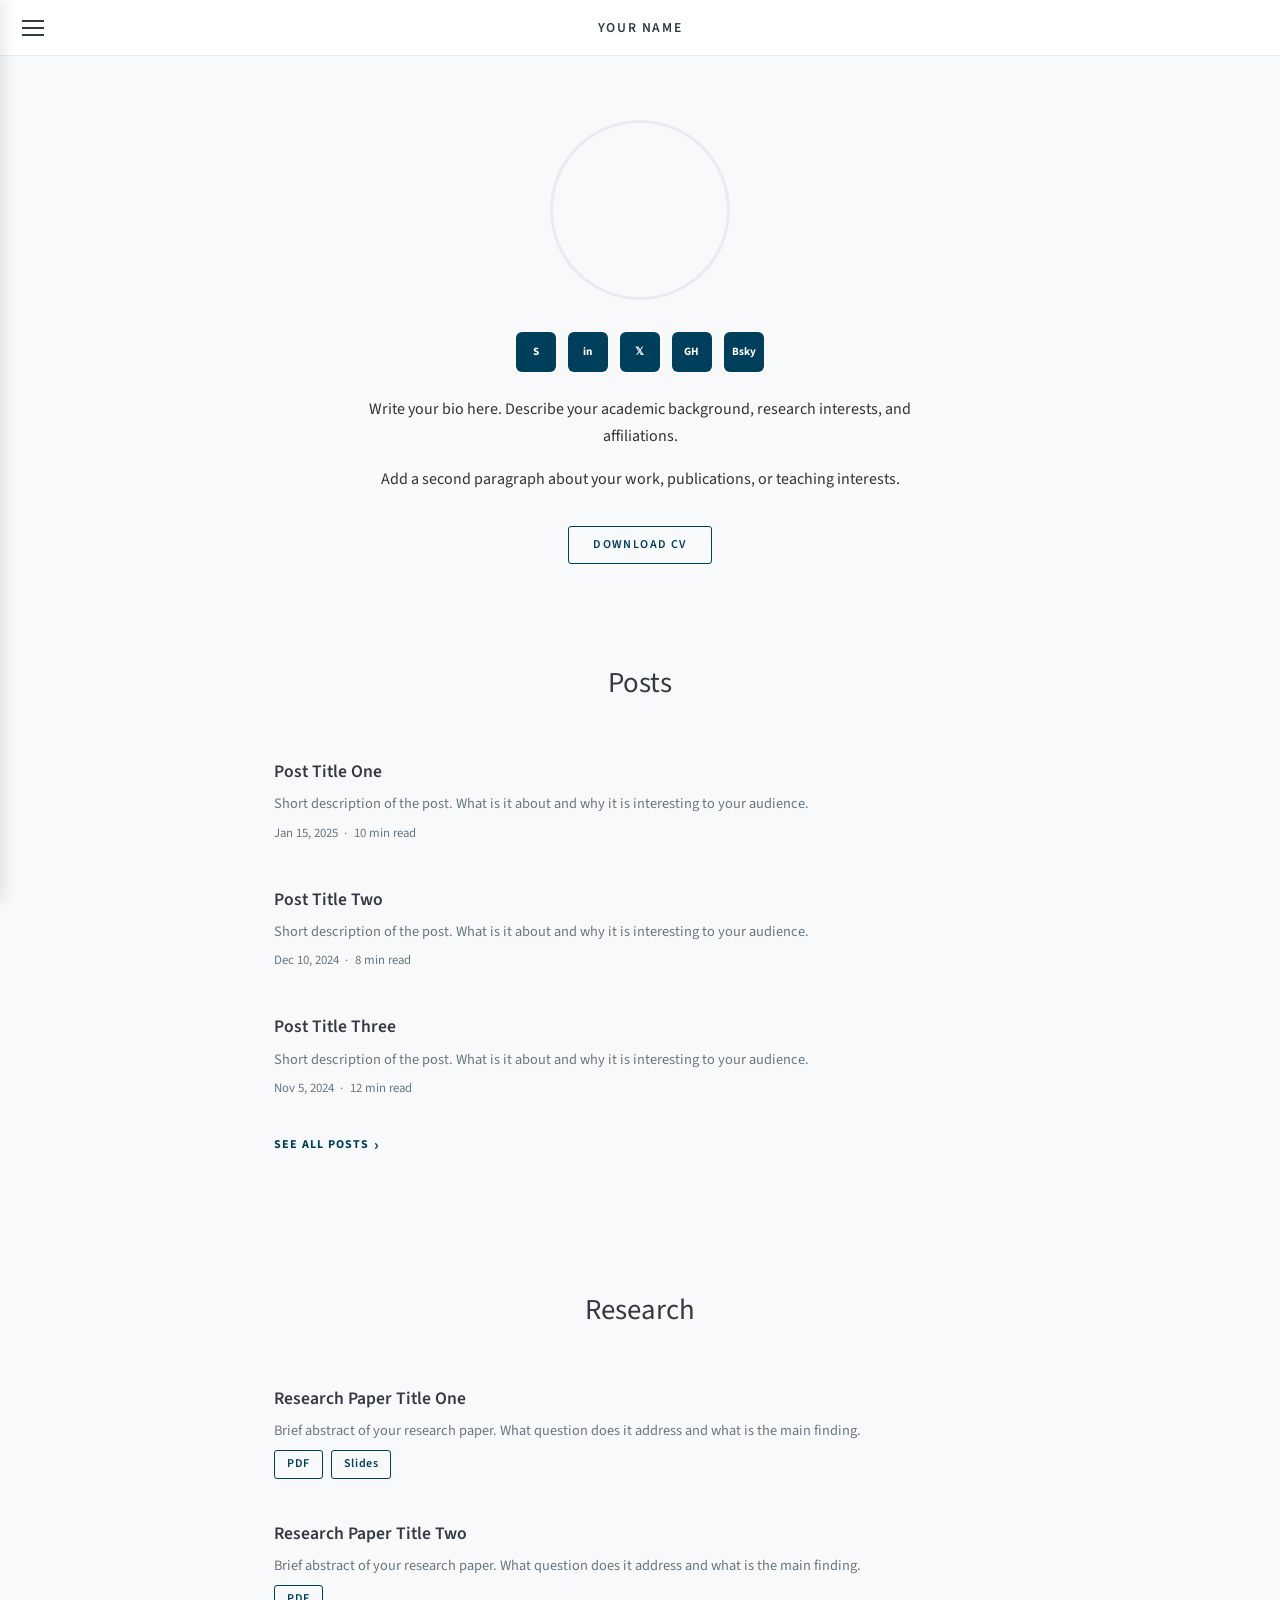
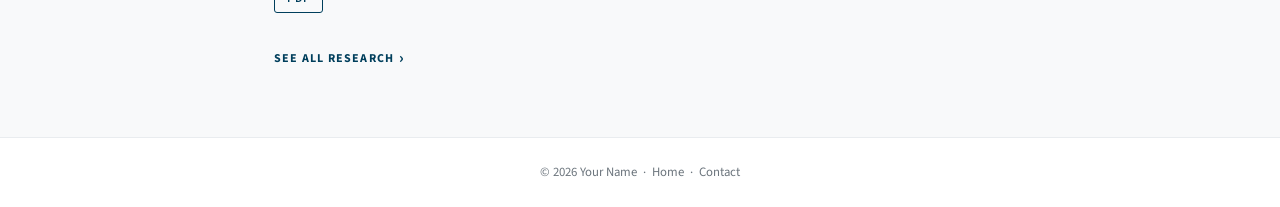
==== commit ef04062c: "Update index.html" ====
--- a/index.html
+++ b/index.html
@@ -1,179 +1,115 @@
 <!DOCTYPE html>
 <html lang="en">
-  <head>
-      <meta charset="UTF-8">
-      <meta name="viewport" content="width=device-width, initial-scale=1.0">
-      <title>Your Name — Academic Profile</title>
-    <link rel="preconnect" href="https://fonts.googleapis.com">
-    <link href="https://fonts.googleapis.com/css2?family=Source+Sans+Pro:wght@300;400;600;700&display=swap" rel="stylesheet">
-    <link rel="stylesheet" href="styles.css">
-  </head>
+<head>
+  <meta charset="UTF-8">
+  <meta name="viewport" content="width=device-width, initial-scale=1.0">
+  <title>Your Name - Academic Profile</title>
+  <link rel="preconnect" href="https://fonts.googleapis.com">
+  <link href="https://fonts.googleapis.com/css2?family=Source+Sans+Pro:wght@300;400;600;700&display=swap" rel="stylesheet">
+  <link rel="stylesheet" href="styles.css">
+</head>
 <body>
-
-    <!-- NAV OVERLAY -->
-    <div class="nav-overlay" id="navOverlay" onclick="closeDrawer()"></div>div>
-
-    <!-- SIDE DRAWER -->
-    <nav class="nav-drawer" id="navDrawer">
-          <ul>
-                  <li><a href="index.html" onclick="closeDrawer()">Home</a>a></li>
-                <li><a href="posts.html" onclick="closeDrawer()">Posts</a>a></li>
-                <li><a href="research.html" onclick="closeDrawer()">Research</a>a></li>
-                <li><a href="projects.html" onclick="closeDrawer()">Projects</a>a></li>
-                <li><a href="cv.html" onclick="closeDrawer()">CV</a>a></li>
-                <li><a href="contact.html" onclick="closeDrawer()">Contact</a>a></li>
-          </ul>
-    </nav>nav>
-
-  <!-- TOP NAVBAR -->
+  <div class="nav-overlay" id="navOverlay" onclick="closeDrawer()"></div>
+  <nav class="nav-drawer" id="navDrawer">
+    <ul>
+      <li><a href="index.html" onclick="closeDrawer()">Home</a></li>
+      <li><a href="posts.html" onclick="closeDrawer()">Posts</a></li>
+      <li><a href="research.html" onclick="closeDrawer()">Research</a></li>
+      <li><a href="projects.html" onclick="closeDrawer()">Projects</a></li>
+      <li><a href="cv.html" onclick="closeDrawer()">CV</a></li>
+      <li><a href="contact.html" onclick="closeDrawer()">Contact</a></li>
+    </ul>
+  </nav>
   <header class="navbar">
-      <button class="hamburger" id="hamburgerBtn" onclick="toggleDrawer()" aria-label="Menu">
-            <span></span><span></span><span></span>
-      </button>button>
-      <a href="index.html" class="navbar-brand">YOUR NAME</a>a>
-  </header>header>
-
-  <!-- HERO / ABOUT -->
+    <button class="hamburger" id="hamburgerBtn" onclick="toggleDrawer()" aria-label="Menu">
+      <span></span><span></span><span></span>
+    </button>
+    <a href="index.html" class="navbar-brand">YOUR NAME</a>
+  </header>
   <section class="hero">
-      <div class="container">
-      
-            <!-- PHOTO: add your photo file to the repo and update src below -->
-            <div class="hero-photo">
-                    <!-- <img src="photo.jpg" alt="Your Name"> -->
-            </div>div>
-      
-            <!-- SOCIAL MEDIA LINKS -->
-            <div class="social-links">
-                    <a href="https://substack.com/@yourhandle" target="_blank" rel="noopener" title="Substack">S</a>a>
-                    <a href="https://linkedin.com/in/yourprofile" target="_blank" rel="noopener" title="LinkedIn">in</a>a>
-                    <a href="https://x.com/yourhandle" target="_blank" rel="noopener" title="X">&#120143;</a>a>
-                    <a href="https://github.com/yourusername" target="_blank" rel="noopener" title="GitHub">
-                              <svg width="16" height="16" viewBox="0 0 24 24" fill="currentColor" aria-hidden="true">
-                                          <path d="M12 2C6.477 2 2 6.484 2 12.021c0 4.428 2.865 8.184 6.839 9.504.5.092.682-.217.682-.482 0-.237-.009-.868-.013-1.703-2.782.605-3.369-1.342-3.369-1.342-.454-1.155-1.11-1.463-1.11-1.463-.908-.62.069-.608.069-.608 1.003.07 1.531 1.03 1.531 1.03.892 1.529 2.341 1.088 2.91.832.092-.647.35-1.088.636-1.338-2.22-.253-4.555-1.113-4.555-4.951 0-1.093.39-1.988 1.029-2.688-.103-.253-.446-1.272.098-2.65 0 0 .84-.27 2.75 1.026A9.564 9.564 0 0 1 12 6.844a9.59 9.59 0 0 1 2.504.337c1.909-1.296 2.747-1.027 2.747-1.027.546 1.379.202 2.398.1 2.651.64.7 1.028 1.595 1.028 2.688 0 3.848-2.339 4.695-4.566 4.943.359.309.678.92.678 1.855 0 1.338-.012 2.419-.012 2.747 0 .268.18.58.688.482C19.138 20.2 22 16.447 22 12.021 22 6.484 17.523 2 12 2z"/>
-                              </svg>svg>
-                    </a>a>
-                    <a href="https://bsky.app/profile/yourhandle.bsky.social" target="_blank" rel="noopener" title="Bluesky">Bsky</a>a>
-            </div>div>
-      
-            <!-- BIO -->
-            <div class="hero-bio">
-                    <p>Write your bio here. Describe your academic background, research interests, and affiliations.</p>
-                    <p>Add a second paragraph about your work, publications, or teaching interests.</p>
-            </div>div>
-      
-            <a href="cv.html" class="btn-outline">Download CV</a>a>
-      
-      </div>div>
-  
-      <!-- Mountain SVG Divider -->
-      <div class="mountain-divider">
-            <svg viewBox="0 0 1200 80" preserveAspectRatio="none" xmlns="http://www.w3.org/2000/svg" style="width:100%;height:100%;opacity:0.15;">
-                    <polyline points="0,80 80,40 160,65 260,15 360,55 440,25 540,60 620,10 720,50 800,20 880,55 960,30 1040,60 1120,25 1200,50 1200,80" fill="none" stroke="#003f5c" stroke-width="1.5"/>
-                    <polyline points="0,80 60,55 140,70 240,30 320,65 420,35 500,70 580,20 680,60 760,30 840,65 920,40 1000,70 1080,35 1160,60 1200,45 1200,80" fill="none" stroke="#003f5c" stroke-width="1"/>
-            </svg>svg>
-      </div>div>
-  </section>section>
-
-  <!-- POSTS PREVIEW -->
+    <div class="container">
+      <div class="hero-photo"></div>
+      <div class="social-links">
+        <a href="https://substack.com/@yourhandle" target="_blank" rel="noopener" title="Substack">S</a>
+        <a href="https://linkedin.com/in/yourprofile" target="_blank" rel="noopener" title="LinkedIn">in</a>
+        <a href="https://x.com/yourhandle" target="_blank" rel="noopener" title="X">&#120143;</a>
+        <a href="https://github.com/yourusername" target="_blank" rel="noopener" title="GitHub">GH</a>
+        <a href="https://bsky.app/profile/yourhandle.bsky.social" target="_blank" rel="noopener" title="Bluesky">Bsky</a>
+      </div>
+      <div class="hero-bio">
+        <p>Write your bio here. Describe your academic background, research interests, and affiliations.</p>
+        <p>Add a second paragraph about your work, publications, or teaching interests.</p>
+      </div>
+      <a href="cv.html" class="btn-outline">Download CV</a>
+    </div>
+  </section>
   <section id="posts" style="background:var(--bg-alt)">
-      <div class="container">
-            <h2 class="section-title">Posts</h2>h2>
-            <div class="card-list">
-            
-                    <div class="card">
-                              <div class="card-body">
-                                          <h3><a href="posts.html">Post Title One</a>a></h3>
-                                          <p>Short description of the post. What is it about and why it's interesting to your audience.</p>
-                                          <div class="card-meta">
-                                                        <span>Jan 15, 2025</span>
-                                                        <span>10 min read</span>
-                                          </div>div>
-                              </div>div>
-                    </div>div>
-            
-                    <div class="card">
-                              <div class="card-body">
-                                          <h3><a href="posts.html">Post Title Two</a>a></h3>
-                                          <p>Short description of the post. What is it about and why it's interesting to your audience.</p>
-                                          <div class="card-meta">
-                                                        <span>Dec 10, 2024</span>
-                                                        <span>8 min read</span>
-                                          </div>div>
-                              </div>div>
-                    </div>div>
-            
-                    <div class="card">
-                              <div class="card-body">
-                                          <h3><a href="posts.html">Post Title Three</a>a></h3>
-                                          <p>Short description of the post. What is it about and why it's interesting to your audience.</p>
-                                          <div class="card-meta">
-                                                        <span>Nov 5, 2024</span>
-                                                        <span>12 min read</span>
-                                          </div>div>
-                              </div>div>
-                    </div>div>
-            
-            </div>div>
-            <a href="posts.html" class="see-all-link">See all posts</a>a>
-      </div>div>
-  </section>section>
-
-  <!-- RESEARCH PREVIEW -->
+    <div class="container">
+      <h2 class="section-title">Posts</h2>
+      <div class="card-list">
+        <div class="card">
+          <div class="card-body">
+            <h3><a href="posts.html">Post Title One</a></h3>
+            <p>Short description of the post. What is it about and why it is interesting to your audience.</p>
+            <div class="card-meta"><span>Jan 15, 2025</span><span>10 min read</span></div>
+          </div>
+        </div>
+        <div class="card">
+          <div class="card-body">
+            <h3><a href="posts.html">Post Title Two</a></h3>
+            <p>Short description of the post. What is it about and why it is interesting to your audience.</p>
+            <div class="card-meta"><span>Dec 10, 2024</span><span>8 min read</span></div>
+          </div>
+        </div>
+        <div class="card">
+          <div class="card-body">
+            <h3><a href="posts.html">Post Title Three</a></h3>
+            <p>Short description of the post. What is it about and why it is interesting to your audience.</p>
+            <div class="card-meta"><span>Nov 5, 2024</span><span>12 min read</span></div>
+          </div>
+        </div>
+      </div>
+      <a href="posts.html" class="see-all-link">See all posts</a>
+    </div>
+  </section>
   <section id="research">
-      <div class="container">
-            <h2 class="section-title">Research</h2>
-            <div class="card-list">
-            
-                    <div class="card">
-                              <div class="card-body">
-                                          <h3><a href="research.html">Research Paper Title One</a>a></h3>
-                                          <p>Brief abstract of your research paper. What question does it address and what is the main finding.</p>
-                                          <div class="tag-links" style="margin-top:0.5rem">
-                                                        <a href="#" class="tag-link">PDF</a>a>
-                                                        <a href="#" class="tag-link">Slides</a>a>
-                                          </div>div>
-                              </div>div>
-                    </div>div>
-            
-                    <div class="card">
-                              <div class="card-body">
-                                          <h3><a href="research.html">Research Paper Title Two</a>a></h3>
-                                          <p>Brief abstract of your research paper. What question does it address and what is the main finding.</p>
-                                          <div class="tag-links" style="margin-top:0.5rem">
-                                                        <a href="#" class="tag-link">PDF</a>a>
-                                          </div>div>
-                              </div>div>
-                    </div>div>
-            
-            </div>div>
-            <a href="research.html" class="see-all-link">See all research</a>a>
-      </div>div>
-  </section>section>
-
-  <!-- FOOTER -->
+    <div class="container">
+      <h2 class="section-title">Research</h2>
+      <div class="card-list">
+        <div class="card">
+          <div class="card-body">
+            <h3><a href="research.html">Research Paper Title One</a></h3>
+            <p>Brief abstract of your research paper. What question does it address and what is the main finding.</p>
+            <div class="tag-links" style="margin-top:0.5rem"><a href="#" class="tag-link">PDF</a><a href="#" class="tag-link">Slides</a></div>
+          </div>
+        </div>
+        <div class="card">
+          <div class="card-body">
+            <h3><a href="research.html">Research Paper Title Two</a></h3>
+            <p>Brief abstract of your research paper. What question does it address and what is the main finding.</p>
+            <div class="tag-links" style="margin-top:0.5rem"><a href="#" class="tag-link">PDF</a></div>
+          </div>
+        </div>
+      </div>
+      <a href="research.html" class="see-all-link">See all research</a>
+    </div>
+  </section>
   <footer>
-        <p>&copy; <span id="year"></span>span> Your Name &nbsp;&middot;&nbsp; <a href="index.html">Home</a>a> &nbsp;&middot;&nbsp; <a href="contact.html">Contact</a>a></p>p>
+    <p>&copy; <span id="year"></span> Your Name &nbsp;&middot;&nbsp; <a href="index.html">Home</a> &nbsp;&middot;&nbsp; <a href="contact.html">Contact</a></p>
   </footer>
-
-    <script>
-          document.getElementById('year').textContent = new Date().getFullYear();
-          function toggleDrawer() {
-                  document.getElementById('navDrawer').classList.toggle('open');
-                  document.getElementById('navOverlay').classList.toggle('open');
-                  document.getElementById('hamburgerBtn').classList.toggle('open');
-          }
-          function closeDrawer() {
-                  document.getElementById('navDrawer').classList.remove('open');
-                  document.getElementById('navOverlay').classList.remove('open');
-                  document.getElementById('hamburgerBtn').classList.remove('open');
-          }
-          document.addEventListener('keydown', function(e) { if(e.key==='Escape') closeDrawer(); });
-    </script>
-
+  <script>
+    document.getElementById('year').textContent = new Date().getFullYear();
+    function toggleDrawer() {
+      document.getElementById('navDrawer').classList.toggle('open');
+      document.getElementById('navOverlay').classList.toggle('open');
+      document.getElementById('hamburgerBtn').classList.toggle('open');
+    }
+    function closeDrawer() {
+      document.getElementById('navDrawer').classList.remove('open');
+      document.getElementById('navOverlay').classList.remove('open');
+      document.getElementById('hamburgerBtn').classList.remove('open');
+    }
+    document.addEventListener('keydown', function(e) { if(e.key==='Escape') closeDrawer(); });
+  </script>
 </body>
-</html>html>
-    </script>
-  </footer></p></p></h3></h3></p></p></span></span></li></li>
-          </ul>
-</body></title>
-  </head>
+</html>
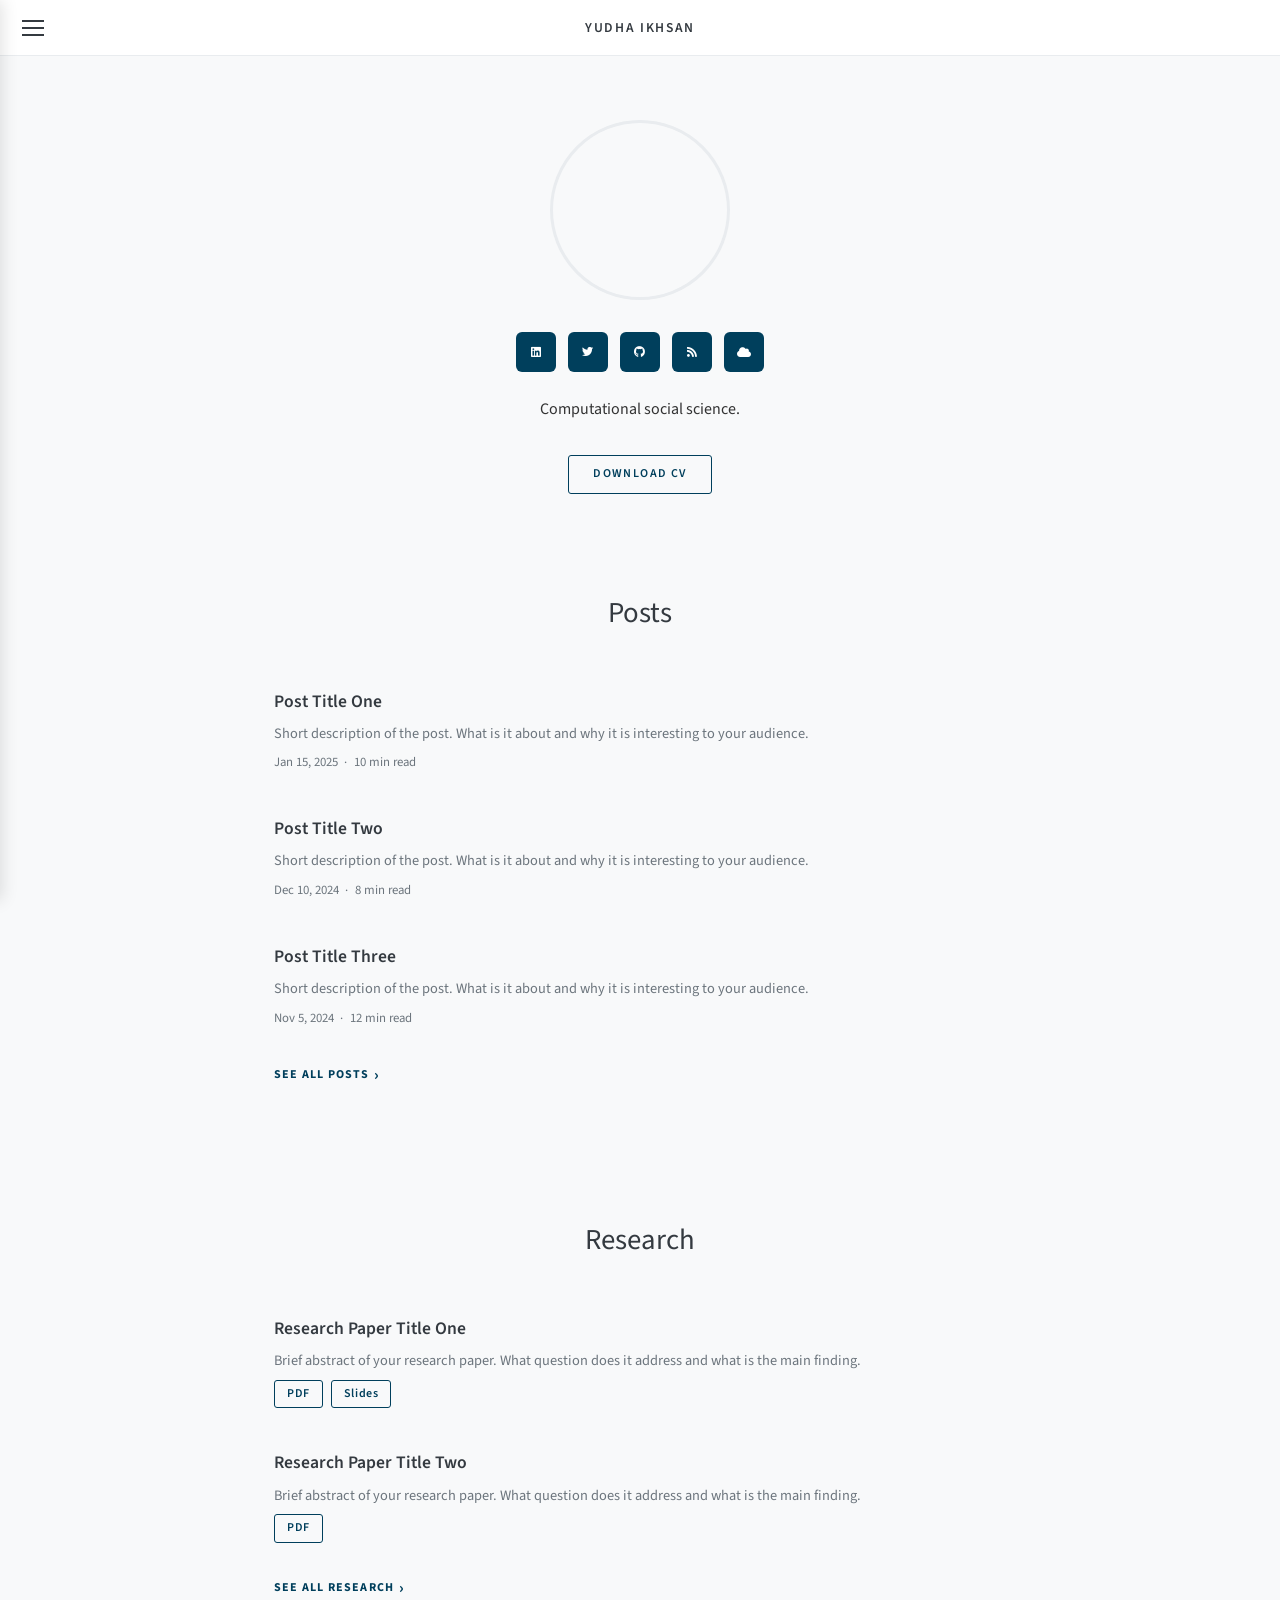
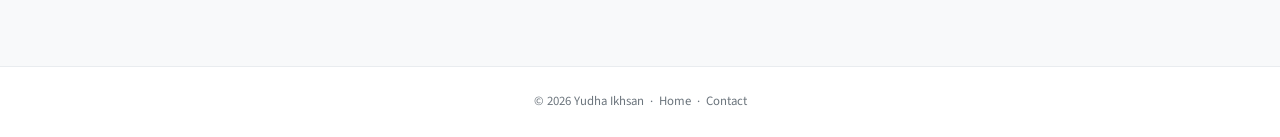
==== commit 09dbf259: "Add name, bio, FA icons, favicon - index.html" ====
--- a/index.html
+++ b/index.html
@@ -3,9 +3,11 @@
 <head>
   <meta charset="UTF-8">
   <meta name="viewport" content="width=device-width, initial-scale=1.0">
-  <title>Your Name - Academic Profile</title>
+  <title>Yudha Ikhsan</title>
+  <link rel="icon" href="data:image/svg+xml,<svg xmlns=%22http://www.w3.org/2000/svg%22 viewBox=%220 0 100 100%22><text y=%22.9em%22 font-size=%2290%22>📚</text></svg>">
   <link rel="preconnect" href="https://fonts.googleapis.com">
   <link href="https://fonts.googleapis.com/css2?family=Source+Sans+Pro:wght@300;400;600;700&display=swap" rel="stylesheet">
+  <link rel="stylesheet" href="https://cdnjs.cloudflare.com/ajax/libs/font-awesome/5.14.0/css/all.min.css" crossorigin="anonymous">
   <link rel="stylesheet" href="styles.css">
 </head>
 <body>
@@ -24,21 +26,30 @@
     <button class="hamburger" id="hamburgerBtn" onclick="toggleDrawer()" aria-label="Menu">
       <span></span><span></span><span></span>
     </button>
-    <a href="index.html" class="navbar-brand">YOUR NAME</a>
+    <a href="index.html" class="navbar-brand">YUDHA IKHSAN</a>
   </header>
   <section class="hero">
     <div class="container">
       <div class="hero-photo"></div>
       <div class="social-links">
-        <a href="https://substack.com/@yourhandle" target="_blank" rel="noopener" title="Substack">S</a>
-        <a href="https://linkedin.com/in/yourprofile" target="_blank" rel="noopener" title="LinkedIn">in</a>
-        <a href="https://x.com/yourhandle" target="_blank" rel="noopener" title="X">&#120143;</a>
-        <a href="https://github.com/yourusername" target="_blank" rel="noopener" title="GitHub">GH</a>
-        <a href="https://bsky.app/profile/yourhandle.bsky.social" target="_blank" rel="noopener" title="Bluesky">Bsky</a>
+        <a href="https://linkedin.com/in/yourprofile" target="_blank" rel="noopener" title="LinkedIn" aria-label="linkedin">
+          <i class="fab fa-linkedin"></i>
+        </a>
+        <a href="https://x.com/yourhandle" target="_blank" rel="noopener" title="X / Twitter" aria-label="twitter">
+          <i class="fab fa-twitter"></i>
+        </a>
+        <a href="https://github.com/yudaikhsan" target="_blank" rel="noopener" title="GitHub" aria-label="github">
+          <i class="fab fa-github"></i>
+        </a>
+        <a href="https://substack.com/@yourhandle" target="_blank" rel="noopener" title="Substack" aria-label="substack">
+          <i class="fas fa-rss"></i>
+        </a>
+        <a href="https://bsky.app/profile/yourhandle.bsky.social" target="_blank" rel="noopener" title="Bluesky" aria-label="bluesky">
+          <i class="fas fa-cloud"></i>
+        </a>
       </div>
       <div class="hero-bio">
-        <p>Write your bio here. Describe your academic background, research interests, and affiliations.</p>
-        <p>Add a second paragraph about your work, publications, or teaching interests.</p>
+        <p>Computational social science.</p>
       </div>
       <a href="cv.html" class="btn-outline">Download CV</a>
     </div>
@@ -95,7 +106,7 @@
     </div>
   </section>
   <footer>
-    <p>&copy; <span id="year"></span> Your Name &nbsp;&middot;&nbsp; <a href="index.html">Home</a> &nbsp;&middot;&nbsp; <a href="contact.html">Contact</a></p>
+    <p>&copy; <span id="year"></span> Yudha Ikhsan &nbsp;&middot;&nbsp; <a href="index.html">Home</a> &nbsp;&middot;&nbsp; <a href="contact.html">Contact</a></p>
   </footer>
   <script>
     document.getElementById('year').textContent = new Date().getFullYear();
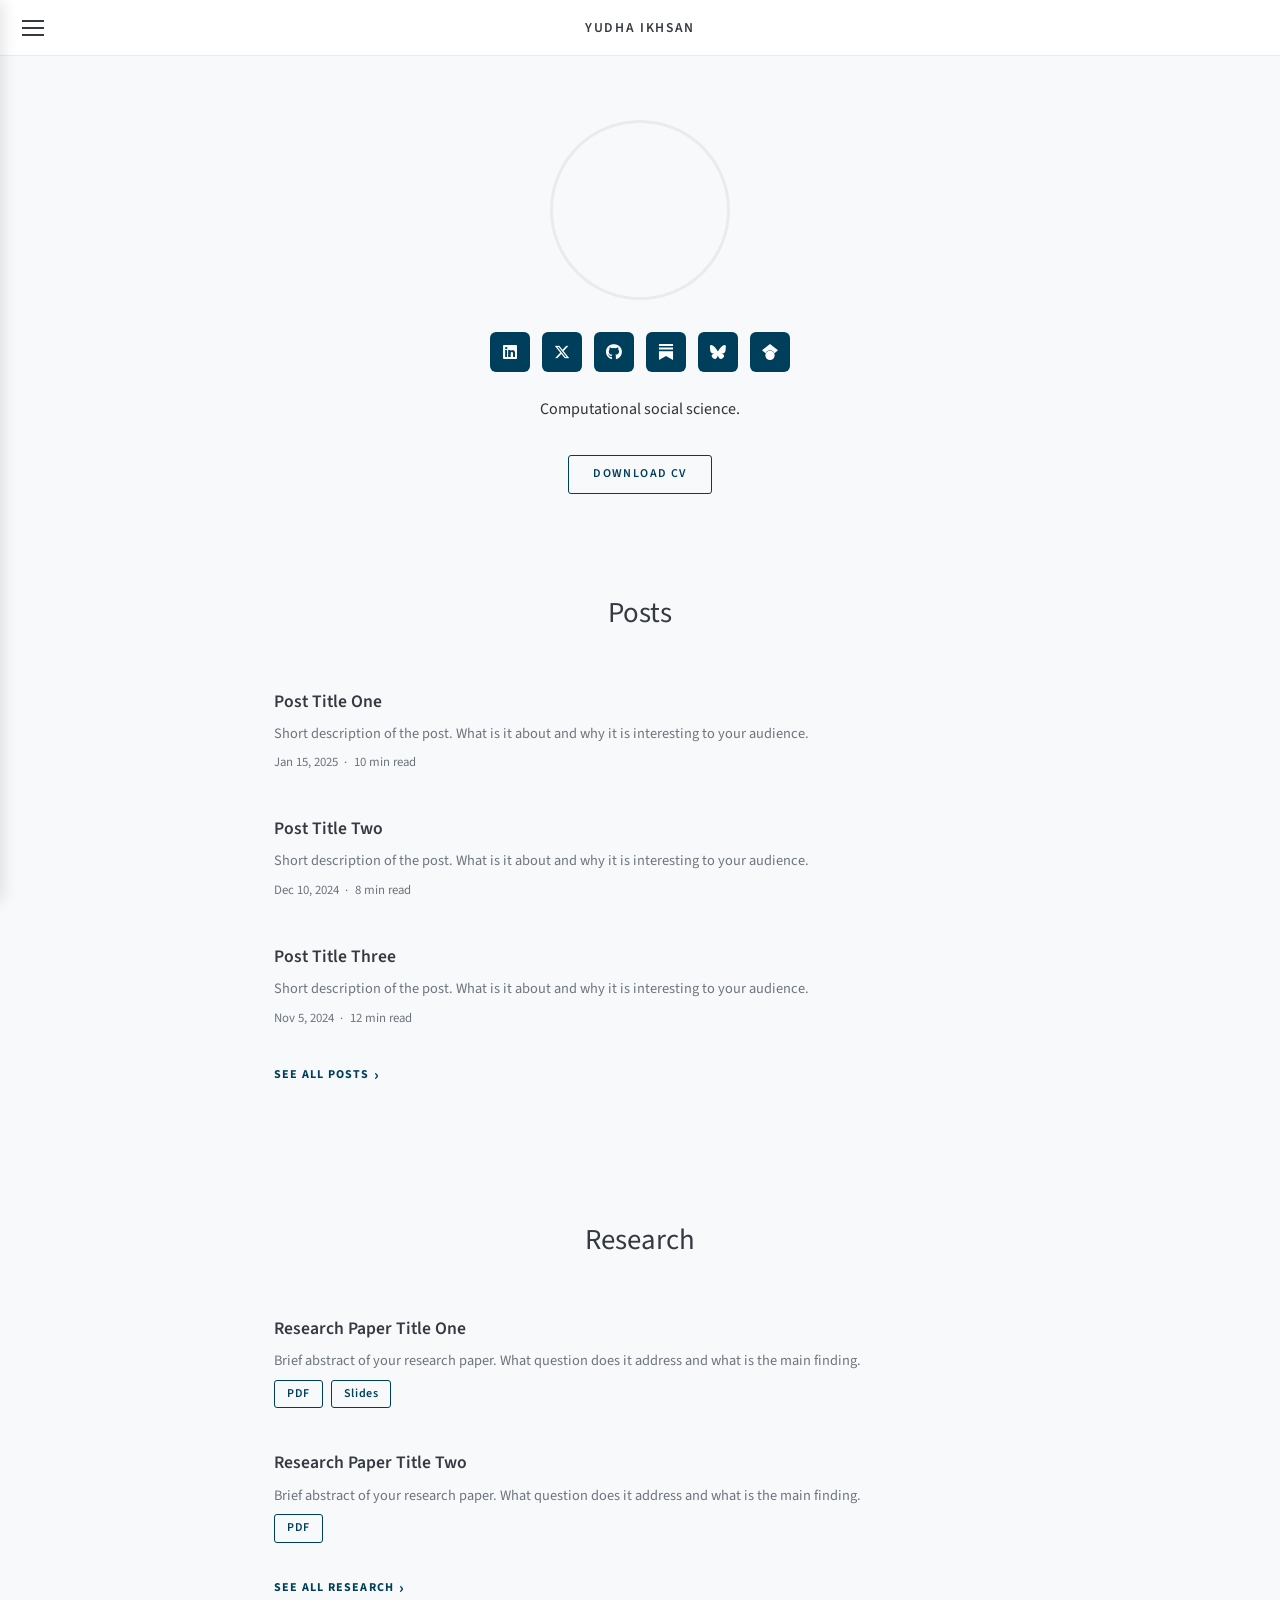
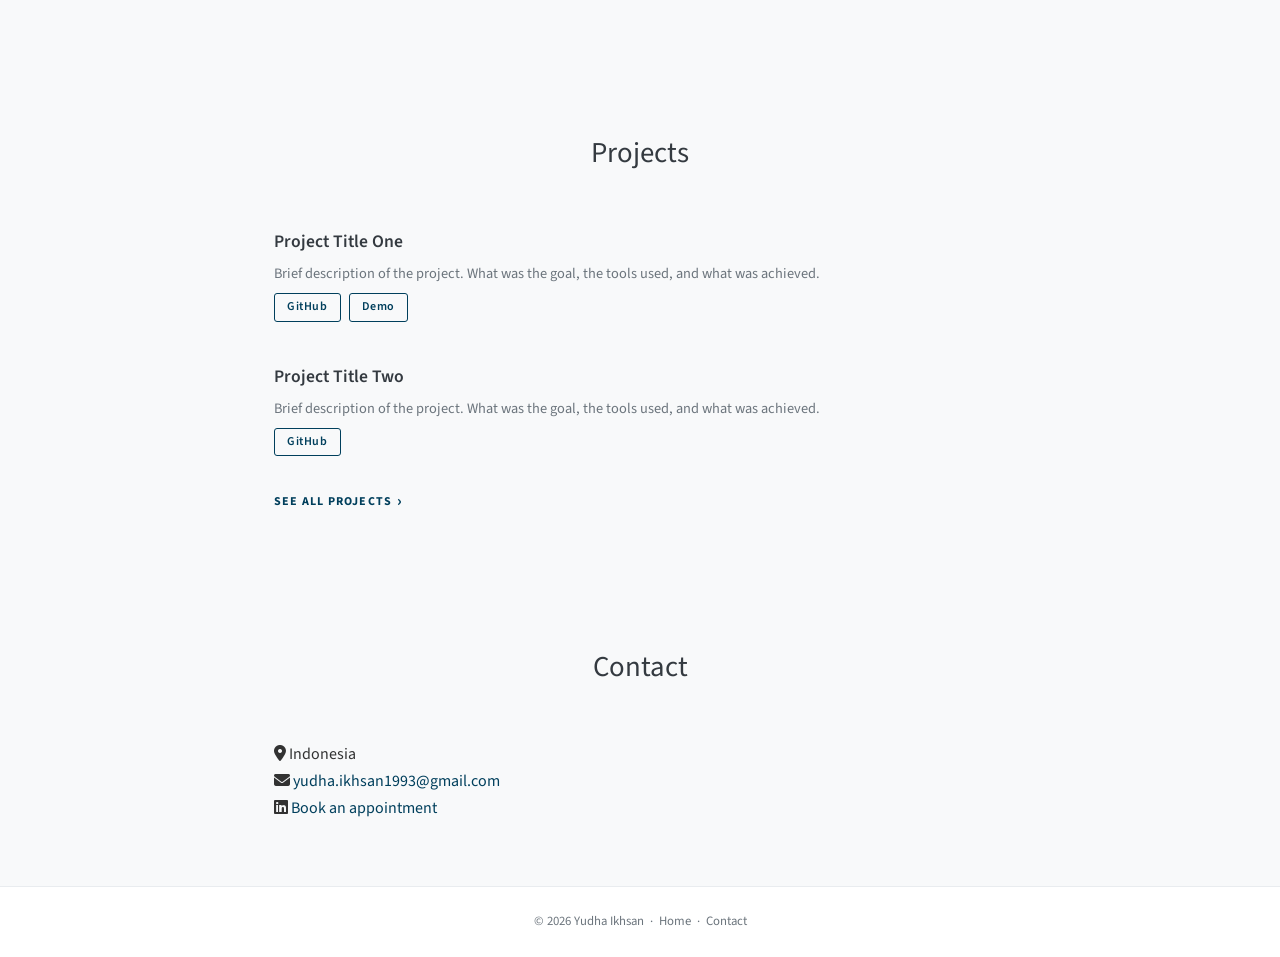
==== commit f66f7c56: "Update index.html" ====
--- a/index.html
+++ b/index.html
@@ -7,7 +7,7 @@
   <link rel="icon" href="data:image/svg+xml,<svg xmlns=%22http://www.w3.org/2000/svg%22 viewBox=%220 0 100 100%22><text y=%22.9em%22 font-size=%2290%22>📚</text></svg>">
   <link rel="preconnect" href="https://fonts.googleapis.com">
   <link href="https://fonts.googleapis.com/css2?family=Source+Sans+Pro:wght@300;400;600;700&display=swap" rel="stylesheet">
-  <link rel="stylesheet" href="https://cdnjs.cloudflare.com/ajax/libs/font-awesome/5.14.0/css/all.min.css" crossorigin="anonymous">
+  <link rel="stylesheet" href="https://cdnjs.cloudflare.com/ajax/libs/font-awesome/6.5.0/css/all.min.css" crossorigin="anonymous">
   <link rel="stylesheet" href="styles.css">
 </head>
 <body>
@@ -19,7 +19,7 @@
       <li><a href="research.html" onclick="closeDrawer()">Research</a></li>
       <li><a href="projects.html" onclick="closeDrawer()">Projects</a></li>
       <li><a href="cv.html" onclick="closeDrawer()">CV</a></li>
-      <li><a href="contact.html" onclick="closeDrawer()">Contact</a></li>
+      <li><a href="#contact" onclick="closeDrawer()">Contact</a></li>
     </ul>
   </nav>
   <header class="navbar">
@@ -32,20 +32,23 @@
     <div class="container">
       <div class="hero-photo"></div>
       <div class="social-links">
-        <a href="https://linkedin.com/in/yourprofile" target="_blank" rel="noopener" title="LinkedIn" aria-label="linkedin">
+        <a href="https://linkedin.com/in/yourprofile" target="_blank" rel="noopener" title="LinkedIn">
           <i class="fab fa-linkedin"></i>
         </a>
-        <a href="https://x.com/yourhandle" target="_blank" rel="noopener" title="X / Twitter" aria-label="twitter">
-          <i class="fab fa-twitter"></i>
+        <a href="https://x.com/yourhandle" target="_blank" rel="noopener" title="X (Twitter)">
+          <i class="fa-brands fa-x-twitter"></i>
         </a>
-        <a href="https://github.com/yudaikhsan" target="_blank" rel="noopener" title="GitHub" aria-label="github">
+        <a href="https://github.com/yudaikhsan" target="_blank" rel="noopener" title="GitHub">
           <i class="fab fa-github"></i>
         </a>
-        <a href="https://substack.com/@yourhandle" target="_blank" rel="noopener" title="Substack" aria-label="substack">
-          <i class="fas fa-rss"></i>
+        <a href="https://substack.com/@yourhandle" target="_blank" rel="noopener" title="Substack">
+          <svg xmlns="http://www.w3.org/2000/svg" viewBox="0 0 24 24" width="16" height="16" fill="currentColor"><path d="M22.539 8.242H1.46V5.406h21.08v2.836zM1.46 10.812V24L12 18.11 22.54 24V10.812H1.46zM22.54 0H1.46v2.836h21.08V0z"/></svg>
         </a>
-        <a href="https://bsky.app/profile/yourhandle.bsky.social" target="_blank" rel="noopener" title="Bluesky" aria-label="bluesky">
-          <i class="fas fa-cloud"></i>
+        <a href="https://bsky.app/profile/yourhandle.bsky.social" target="_blank" rel="noopener" title="Bluesky">
+          <i class="fa-brands fa-bluesky"></i>
+        </a>
+        <a href="https://scholar.google.com/citations?user=YOURID" target="_blank" rel="noopener" title="Google Scholar">
+          <svg xmlns="http://www.w3.org/2000/svg" viewBox="0 0 24 24" width="16" height="16" fill="currentColor"><path d="M5.242 13.769L0 9.5 12 0l12 9.5-5.242 4.269C17.548 11.249 14.978 9.5 12 9.5c-2.977 0-5.548 1.748-6.758 4.269zM12 10a7 7 0 1 0 0 14 7 7 0 0 0 0-14z"/></svg>
         </a>
       </div>
       <div class="hero-bio">
@@ -105,8 +108,40 @@
       <a href="research.html" class="see-all-link">See all research</a>
     </div>
   </section>
+  <section id="projects" style="background:var(--bg-alt)">
+    <div class="container">
+      <h2 class="section-title">Projects</h2>
+      <div class="card-list">
+        <div class="card">
+          <div class="card-body">
+            <h3><a href="projects.html">Project Title One</a></h3>
+            <p>Brief description of the project. What was the goal, the tools used, and what was achieved.</p>
+            <div class="tag-links" style="margin-top:0.5rem"><a href="#" class="tag-link">GitHub</a><a href="#" class="tag-link">Demo</a></div>
+          </div>
+        </div>
+        <div class="card">
+          <div class="card-body">
+            <h3><a href="projects.html">Project Title Two</a></h3>
+            <p>Brief description of the project. What was the goal, the tools used, and what was achieved.</p>
+            <div class="tag-links" style="margin-top:0.5rem"><a href="#" class="tag-link">GitHub</a></div>
+          </div>
+        </div>
+      </div>
+      <a href="projects.html" class="see-all-link">See all projects</a>
+    </div>
+  </section>
+  <section id="contact">
+    <div class="container">
+      <h2 class="section-title">Contact</h2>
+      <div class="contact-simple">
+        <p><i class="fas fa-map-marker-alt contact-icon"></i> <span>Indonesia</span></p>
+        <p><i class="fas fa-envelope contact-icon"></i> <a href="mailto:yudha.ikhsan1993@gmail.com">yudha.ikhsan1993@gmail.com</a></p>
+        <p><i class="fab fa-linkedin contact-icon"></i> <a href="https://linkedin.com/in/yourprofile" target="_blank" rel="noopener">Book an appointment</a></p>
+      </div>
+    </div>
+  </section>
   <footer>
-    <p>&copy; <span id="year"></span> Yudha Ikhsan &nbsp;&middot;&nbsp; <a href="index.html">Home</a> &nbsp;&middot;&nbsp; <a href="contact.html">Contact</a></p>
+    <p>&copy; <span id="year"></span> Yudha Ikhsan &nbsp;&middot;&nbsp; <a href="index.html">Home</a> &nbsp;&middot;&nbsp; <a href="mailto:yudha.ikhsan1993@gmail.com">Contact</a></p>
   </footer>
   <script>
     document.getElementById('year').textContent = new Date().getFullYear();
@@ -123,4 +158,4 @@
     document.addEventListener('keydown', function(e) { if(e.key==='Escape') closeDrawer(); });
   </script>
 </body>
-</html>
+                                                     </html>
--- a/styles.css
+++ b/styles.css
@@ -382,3 +382,10 @@
   .container { padding: 0 1rem; }
   section { padding: 2.5rem 0; }
 }
+
+
+/* ===== FONT AWESOME SOCIAL ICONS ===== */
+.social-links a i {
+  font-size: 1rem;
+  line-height: 1;
+}
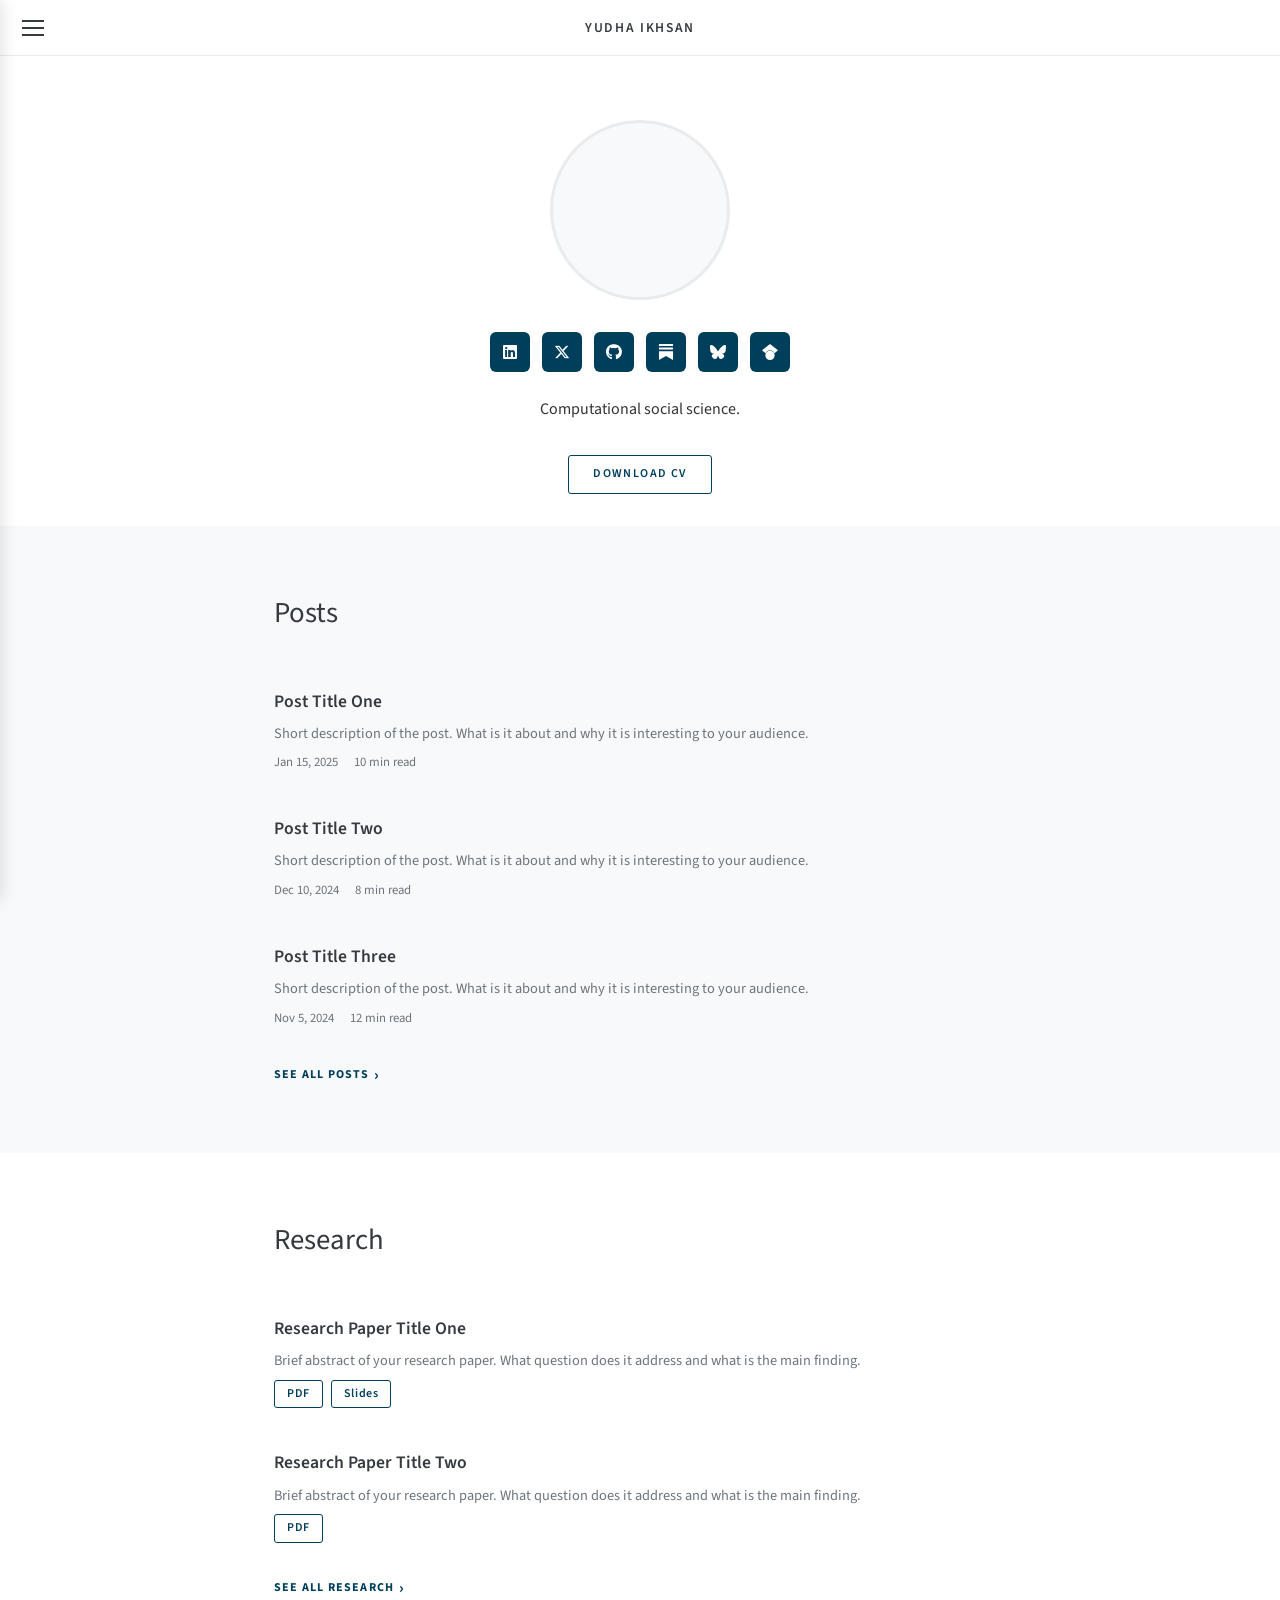
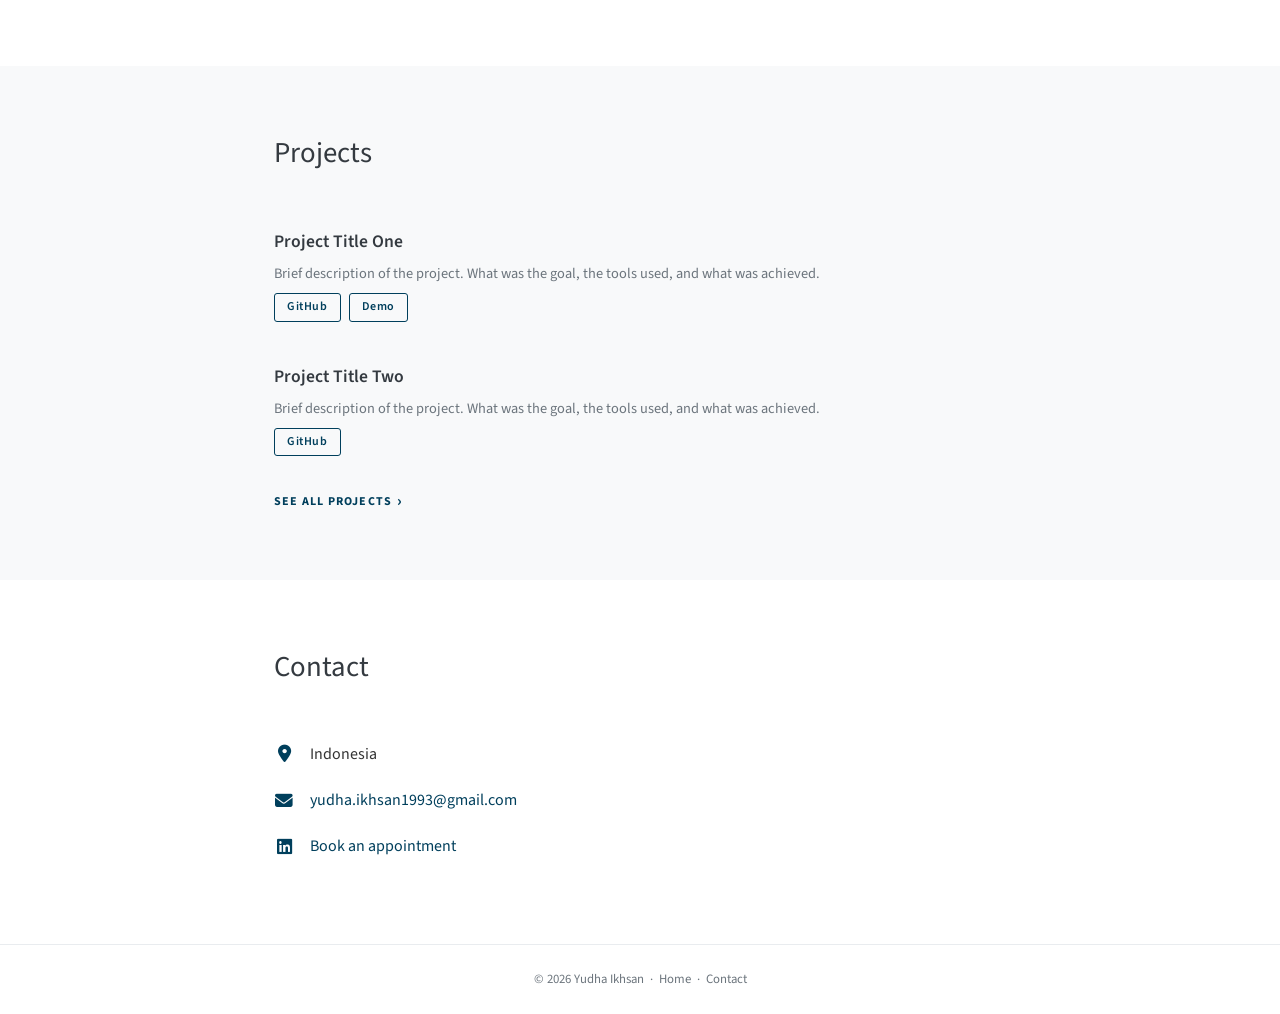
==== commit fce1bf7b: "Update index.html" ====
--- a/index.html
+++ b/index.html
@@ -4,7 +4,7 @@
   <meta charset="UTF-8">
   <meta name="viewport" content="width=device-width, initial-scale=1.0">
   <title>Yudha Ikhsan</title>
-  <link rel="icon" href="data:image/svg+xml,<svg xmlns=%22http://www.w3.org/2000/svg%22 viewBox=%220 0 100 100%22><text y=%22.9em%22 font-size=%2290%22>📚</text></svg>">
+  <link rel="icon" href="data:image/svg+xml,<svg xmlns=%22http://www.w3.org/2000/svg%22 viewBox=%220 0 100 100%22><text y=%22.9em%22 font-size=%2290%22>ð</text></svg>">
   <link rel="preconnect" href="https://fonts.googleapis.com">
   <link href="https://fonts.googleapis.com/css2?family=Source+Sans+Pro:wght@300;400;600;700&display=swap" rel="stylesheet">
   <link rel="stylesheet" href="https://cdnjs.cloudflare.com/ajax/libs/font-awesome/6.5.0/css/all.min.css" crossorigin="anonymous">
@@ -45,7 +45,7 @@
           <svg xmlns="http://www.w3.org/2000/svg" viewBox="0 0 24 24" width="16" height="16" fill="currentColor"><path d="M22.539 8.242H1.46V5.406h21.08v2.836zM1.46 10.812V24L12 18.11 22.54 24V10.812H1.46zM22.54 0H1.46v2.836h21.08V0z"/></svg>
         </a>
         <a href="https://bsky.app/profile/yourhandle.bsky.social" target="_blank" rel="noopener" title="Bluesky">
-          <i class="fa-brands fa-bluesky"></i>
+          <svg xmlns="http://www.w3.org/2000/svg" viewBox="0 0 568 501" width="16" height="16" fill="currentColor"><path d="M123.121 33.664C188.241 82.553 258.281 181.68 284 234.873c25.719-53.192 95.759-152.32 160.879-201.209C491.866-1.611 568-28.906 568 57.947c0 17.346-9.945 145.713-15.778 166.555-20.275 72.453-94.155 90.933-159.875 79.748C507.222 323.8 536.444 388.56 473.333 453.32c-119.86 122.992-172.272-30.859-185.702-70.281-2.462-7.227-3.614-10.608-3.631-7.733-.017-2.875-1.169.506-3.631 7.733-13.43 39.422-65.842 193.273-185.702 70.281-63.111-64.76-33.889-129.52 80.653-149.07-65.72 11.185-139.6-7.295-159.875-79.748C9.945 203.66 0 75.293 0 57.947 0-28.906 76.134-1.611 123.121 33.664z"/></svg>
         </a>
         <a href="https://scholar.google.com/citations?user=YOURID" target="_blank" rel="noopener" title="Google Scholar">
           <svg xmlns="http://www.w3.org/2000/svg" viewBox="0 0 24 24" width="16" height="16" fill="currentColor"><path d="M5.242 13.769L0 9.5 12 0l12 9.5-5.242 4.269C17.548 11.249 14.978 9.5 12 9.5c-2.977 0-5.548 1.748-6.758 4.269zM12 10a7 7 0 1 0 0 14 7 7 0 0 0 0-14z"/></svg>
--- a/styles.css
+++ b/styles.css
@@ -122,12 +122,11 @@
 .container { max-width: var(--max-width); margin: 0 auto; padding: 0 1.5rem; }
 
 section { padding: 4rem 0; }
-section:nth-child(even) { background: var(--bg-alt); }
 
 .section-title {
   font-size: 1.8rem;
   font-weight: 400;
-  text-align: center;
+  text-align: left;
   margin-bottom: 3rem;
   color: var(--dark);
 }
@@ -172,7 +171,7 @@
   background: var(--primary);
   color: #fff;
   border-radius: 6px;
-  font-size: 0.7rem;
+  font-size: 1rem;
   font-weight: 700;
   letter-spacing: 0.02em;
   transition: background 0.2s, transform 0.2s;
@@ -180,6 +179,14 @@
 }
 
 .social-links a:hover { background: var(--dark); transform: translateY(-2px); text-decoration: none; }
+
+.social-links a i,
+.social-links a svg {
+  font-size: 1rem;
+  line-height: 1;
+  width: 16px;
+  height: 16px;
+}
 
 .hero-bio { max-width: 600px; margin: 0 auto 2rem; font-size: 1rem; }
 .hero-bio p { margin-bottom: 1rem; }
@@ -199,14 +206,6 @@
 
 .btn-outline:hover { background: var(--primary); color: #fff; text-decoration: none; }
 
-/* Mountain SVG divider */
-.mountain-divider {
-  width: 100%;
-  height: 80px;
-  overflow: hidden;
-  margin-top: 1rem;
-}
-
 /* ===== POST / RESEARCH CARDS ===== */
 .card-list { display: flex; flex-direction: column; gap: 2.5rem; }
 
@@ -234,9 +233,7 @@
 .card-body h3 a { color: var(--dark); }
 .card-body h3 a:hover { color: var(--primary); text-decoration: none; }
 .card-body p { font-size: 0.9rem; color: var(--text-muted); margin-bottom: 0.5rem; line-height: 1.5; }
-.card-meta { font-size: 0.8rem; color: var(--text-muted); }
-.card-meta span::before { content: "·"; margin: 0 0.4rem; }
-.card-meta span:first-child::before { content: ""; margin: 0; }
+.card-meta { font-size: 0.8rem; color: var(--text-muted); display: flex; gap: 1rem; }
 
 .see-all-link {
   display: inline-flex;
@@ -252,31 +249,7 @@
 
 .see-all-link::after { content: "›"; font-size: 1rem; }
 
-/* ===== RESEARCH / PROJECT CARDS ===== */
-.research-card {
-  display: grid;
-  grid-template-columns: auto 1fr;
-  gap: 1.5rem;
-  align-items: start;
-  padding-bottom: 2rem;
-  border-bottom: 1px solid var(--border);
-  margin-bottom: 2rem;
-}
-
-.research-card:last-child { border-bottom: none; }
-
-.research-card-img {
-  width: 140px;
-  height: 100px;
-  object-fit: cover;
-  border-radius: 4px;
-  background: var(--bg-alt);
-}
-
-.research-card-body h3 { font-size: 1.05rem; font-weight: 700; margin-bottom: 0.5rem; color: var(--dark); }
-.research-card-body h3 a { color: var(--dark); }
-.research-card-body h3 a:hover { color: var(--primary); text-decoration: none; }
-.research-card-body p { font-size: 0.9rem; margin-bottom: 0.75rem; }
+/* ===== RESEARCH / PROJECT TAG LINKS ===== */
 .tag-links { display: flex; gap: 0.5rem; flex-wrap: wrap; }
 .tag-link {
   display: inline-block;
@@ -291,20 +264,31 @@
 }
 .tag-link:hover { background: var(--primary); color: #fff; text-decoration: none; }
 
-/* ===== COURSES PAGE ===== */
-.course-card {
-  background: #fff;
-  border: 1px solid var(--border);
-  border-radius: 6px;
-  padding: 1.5rem;
-  margin-bottom: 1.5rem;
-  transition: box-shadow 0.2s;
-}
-.course-card:hover { box-shadow: 0 4px 16px rgba(0,0,0,0.08); }
-.course-card h3 { font-size: 1.05rem; font-weight: 700; margin-bottom: 0.4rem; }
-.course-card h3 a { color: var(--dark); }
-.course-card h3 a:hover { color: var(--primary); text-decoration: none; }
-.course-card p { font-size: 0.9rem; color: var(--text-muted); }
+/* ===== RESEARCH / PROJECT CARDS (detail pages) ===== */
+.research-card {
+  display: grid;
+  grid-template-columns: auto 1fr;
+  gap: 1.5rem;
+  align-items: start;
+  padding-bottom: 2rem;
+  border-bottom: 1px solid var(--border);
+  margin-bottom: 2rem;
+}
+
+.research-card:last-child { border-bottom: none; }
+
+.research-card-img {
+  width: 140px;
+  height: 100px;
+  object-fit: cover;
+  border-radius: 4px;
+  background: var(--bg-alt);
+}
+
+.research-card-body h3 { font-size: 1.05rem; font-weight: 700; margin-bottom: 0.5rem; color: var(--dark); }
+.research-card-body h3 a { color: var(--dark); }
+.research-card-body h3 a:hover { color: var(--primary); text-decoration: none; }
+.research-card-body p { font-size: 0.9rem; margin-bottom: 0.75rem; }
 
 /* ===== CV PAGE ===== */
 .cv-section { margin-bottom: 2.5rem; }
@@ -314,6 +298,27 @@
 .cv-entry-title { font-weight: 700; font-size: 0.95rem; }
 .cv-entry-date { font-size: 0.85rem; color: var(--text-muted); white-space: nowrap; }
 .cv-entry-sub { font-size: 0.9rem; color: var(--text-muted); margin-top: 0.15rem; }
+
+/* ===== CONTACT SECTION (homepage) ===== */
+.contact-simple {
+  max-width: 440px;
+}
+
+.contact-simple p {
+  display: flex;
+  align-items: center;
+  gap: 1rem;
+  margin-bottom: 1.2rem;
+  font-size: 1rem;
+}
+
+.contact-icon {
+  color: var(--primary);
+  font-size: 1.1rem;
+  width: 20px;
+  text-align: center;
+  flex-shrink: 0;
+}
 
 /* ===== CONTACT PAGE ===== */
 .contact-wrapper { max-width: 520px; margin: 0 auto; }
@@ -382,10 +387,3 @@
   .container { padding: 0 1rem; }
   section { padding: 2.5rem 0; }
 }
-
-
-/* ===== FONT AWESOME SOCIAL ICONS ===== */
-.social-links a i {
-  font-size: 1rem;
-  line-height: 1;
-}
